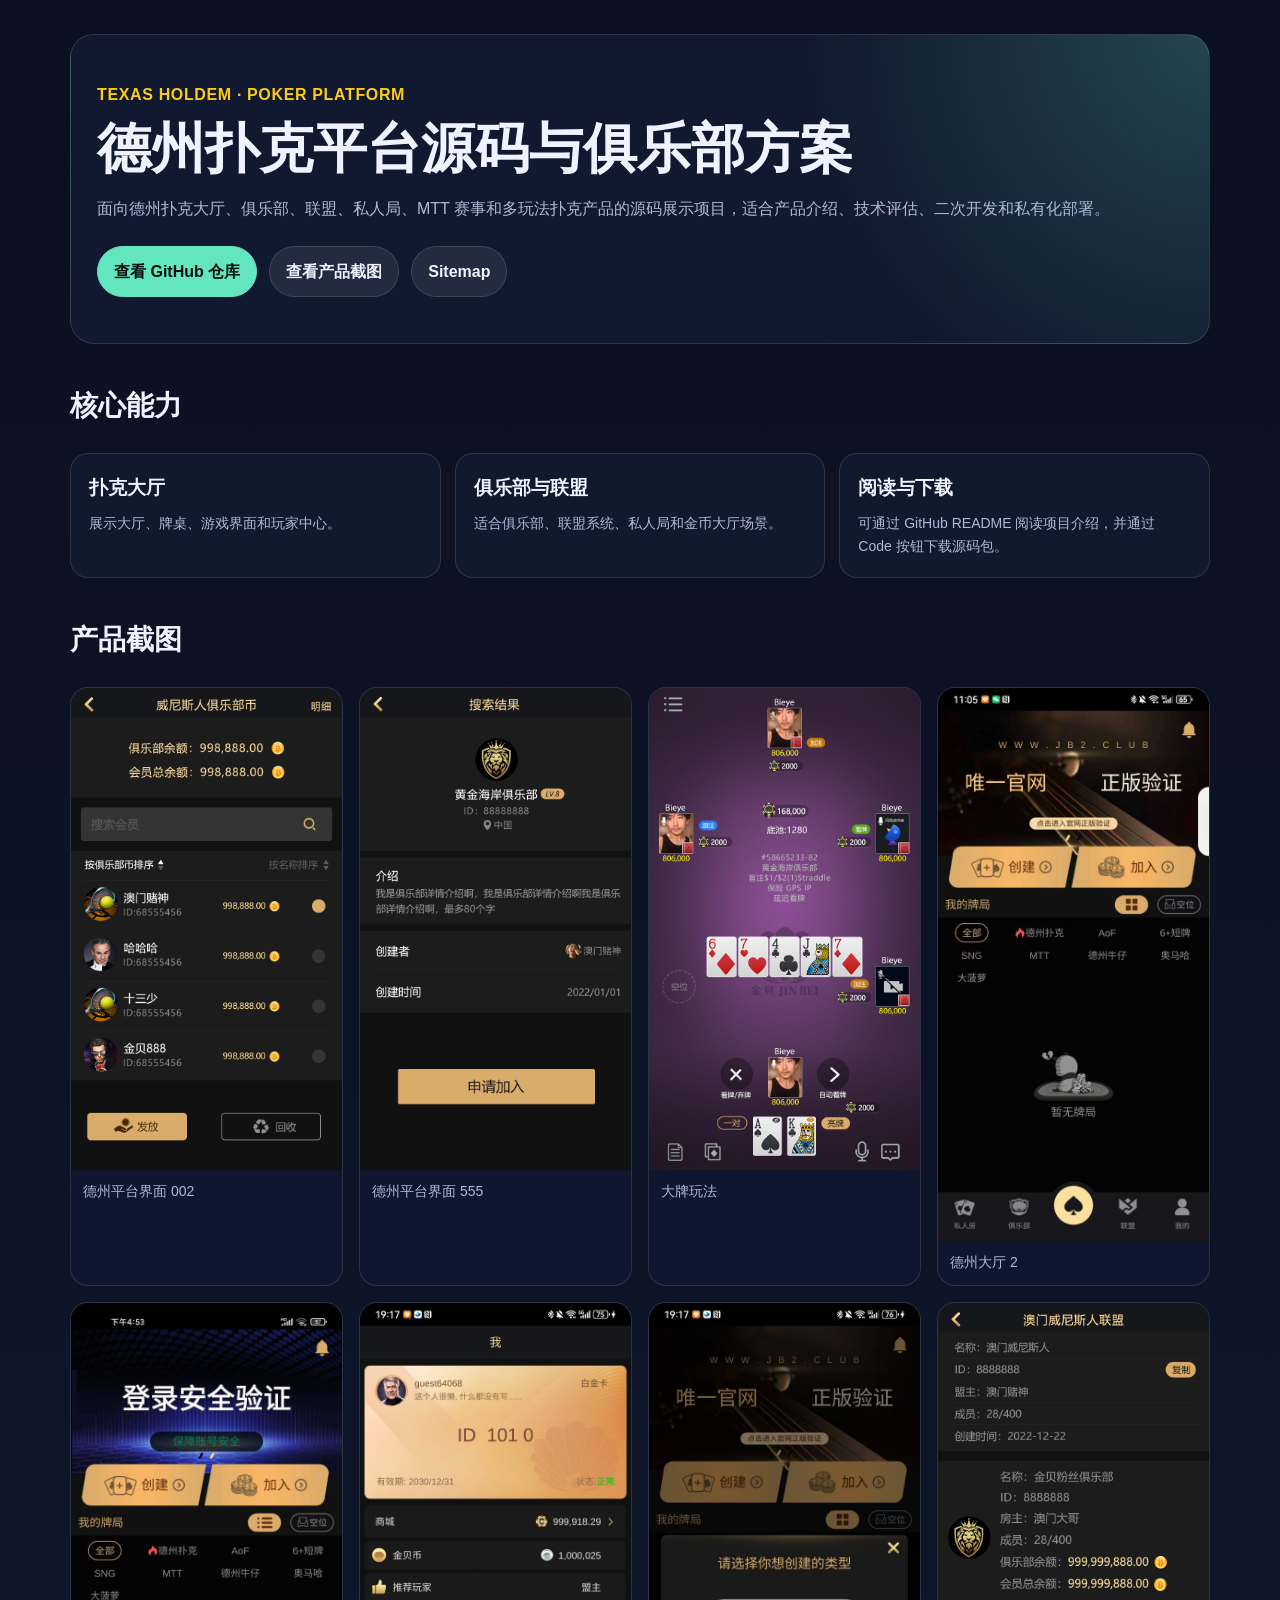
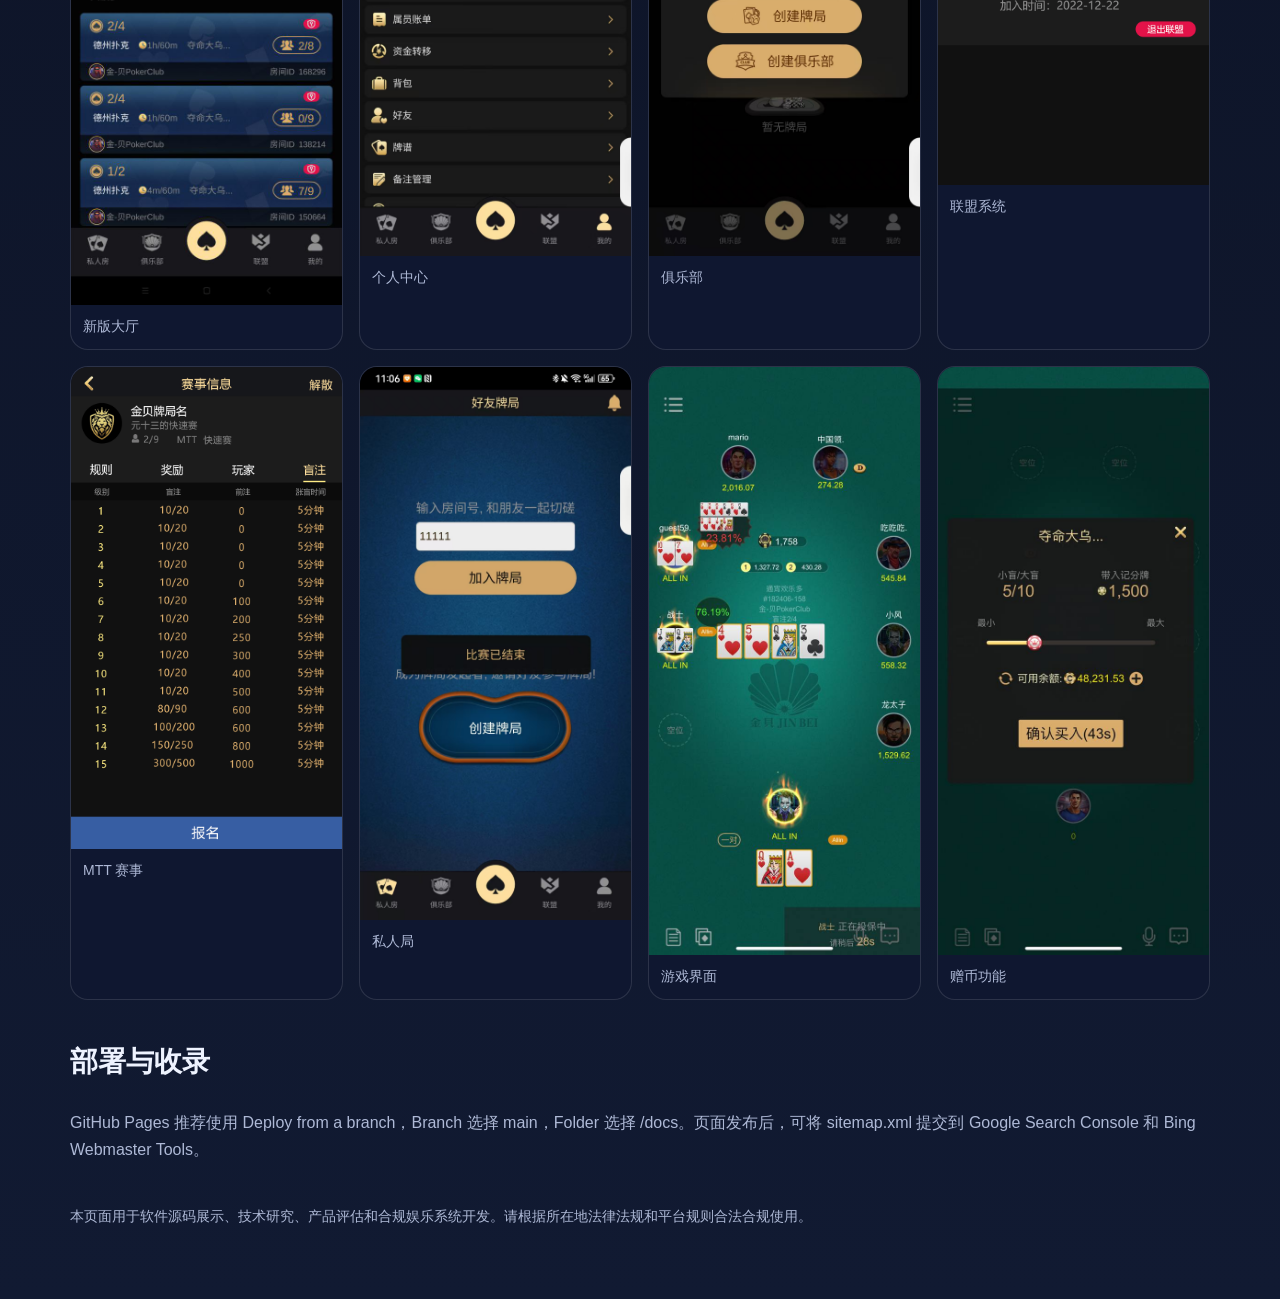
==== docs/index.html @ ebf9008f "Add files via upload" ====
<!doctype html>
<html lang="zh-CN"><head><meta charset="utf-8"><meta name="viewport" content="width=device-width, initial-scale=1"><meta name="google-site-verification" content="rrp5Uvgzi-1-rMxUBfhV3wjlNrFqzwnqiA4e3qsOLEM"><title>Texas Holdem Poker Platform Source Code</title><meta name="description" content="德州扑克平台源码，展示大厅、俱乐部、联盟、私人局、MTT 赛事和多玩法扑克产品。"><link rel="canonical" href="https://alibabama401.github.io/Texas-Holdem-Poker-Platform-Source-Code/"><meta property="og:type" content="website"><meta property="og:title" content="Texas Holdem Poker Platform Source Code"><meta property="og:description" content="德州扑克平台源码，适合俱乐部、金币大厅、联盟系统、MTT 赛事和私有化部署。"><meta property="og:url" content="https://alibabama401.github.io/Texas-Holdem-Poker-Platform-Source-Code/"><meta property="og:image" content="https://alibabama401.github.io/Texas-Holdem-Poker-Platform-Source-Code/Assets/Screenshots/dating_new.JPG"><style>:root{--bg:#0b1020;--card:#131b33;--text:#eef3ff;--muted:#aeb9d6;--brand:#63e6be;--brand2:#facc15;--line:rgba(255,255,255,.12)}*{box-sizing:border-box}body{margin:0;font-family:-apple-system,BlinkMacSystemFont,"Segoe UI","Microsoft YaHei",Arial,sans-serif;background:linear-gradient(180deg,#0b1020,#111a32);color:var(--text);line-height:1.7}.wrap{max-width:1180px;margin:0 auto;padding:34px 20px 56px}a{color:var(--brand);text-decoration:none}.hero{padding:46px 26px;border:1px solid var(--line);border-radius:24px;background:radial-gradient(circle at top right,rgba(99,230,190,.22),transparent 34%),rgba(19,27,51,.88)}.tag{color:var(--brand2);font-weight:800;letter-spacing:.04em}h1{margin:10px 0 14px;font-size:clamp(30px,5vw,54px);line-height:1.12}h2{margin-top:38px;font-size:28px}p{color:var(--muted)}.actions{display:flex;flex-wrap:wrap;gap:12px;margin-top:24px}.btn{display:inline-block;padding:11px 16px;border-radius:999px;border:1px solid var(--line);background:rgba(255,255,255,.08);color:var(--text);font-weight:700}.btn.primary{background:var(--brand);color:#06110e;border-color:var(--brand)}.grid{display:grid;grid-template-columns:repeat(auto-fit,minmax(220px,1fr));gap:14px;margin-top:18px}.card{padding:18px;border:1px solid var(--line);border-radius:18px;background:rgba(19,27,51,.78)}.card h3{margin:0 0 8px}.card p{margin:0;font-size:14px}.screenshots{display:grid;grid-template-columns:repeat(auto-fit,minmax(250px,1fr));gap:16px;margin-top:18px}figure{margin:0;overflow:hidden;border:1px solid var(--line);border-radius:18px;background:#0f1730}figure img{display:block;width:100%;height:auto}figcaption{padding:10px 12px;color:var(--muted);font-size:14px}footer{margin-top:42px;color:var(--muted);font-size:14px}</style><script type="application/ld+json">{"@context":"https://schema.org","@type":"SoftwareSourceCode","name":"Texas Holdem Poker Platform Source Code","description":"德州扑克平台源码，展示大厅、俱乐部、联盟、私人局、MTT 赛事和多玩法扑克产品。","codeRepository":"https://github.com/alibabama401/Texas-Holdem-Poker-Platform-Source-Code","url":"https://alibabama401.github.io/Texas-Holdem-Poker-Platform-Source-Code/","applicationCategory":"GameApplication","operatingSystem":"Cross-platform","image":["https://alibabama401.github.io/Texas-Holdem-Poker-Platform-Source-Code/Assets/Screenshots/dating_new.JPG","https://alibabama401.github.io/Texas-Holdem-Poker-Platform-Source-Code/Assets/Screenshots/mtt02.jpg","https://alibabama401.github.io/Texas-Holdem-Poker-Platform-Source-Code/Assets/Screenshots/julebu.jpg"],"isAccessibleForFree":true,"inLanguage":"zh-CN"}</script></head><body><main class="wrap"><section class="hero"><div class="tag">TEXAS HOLDEM · POKER PLATFORM</div><h1>德州扑克平台源码与俱乐部方案</h1><p>面向德州扑克大厅、俱乐部、联盟、私人局、MTT 赛事和多玩法扑克产品的源码展示项目，适合产品介绍、技术评估、二次开发和私有化部署。</p><div class="actions"><a class="btn primary" href="https://github.com/alibabama401/Texas-Holdem-Poker-Platform-Source-Code">查看 GitHub 仓库</a><a class="btn" href="#screenshots">查看产品截图</a><a class="btn" href="sitemap.xml">Sitemap</a></div></section><section><h2>核心能力</h2><div class="grid"><div class="card"><h3>扑克大厅</h3><p>展示大厅、牌桌、游戏界面和玩家中心。</p></div><div class="card"><h3>俱乐部与联盟</h3><p>适合俱乐部、联盟系统、私人局和金币大厅场景。</p></div><div class="card"><h3>阅读与下载</h3><p>可通过 GitHub README 阅读项目介绍，并通过 Code 按钮下载源码包。</p></div></div></section><section id="screenshots"><h2>产品截图</h2><div class="screenshots">
        <figure><img src="Assets/Screenshots/002.jpg" alt="德州扑克平台源码 德州平台界面 002 产品截图" loading="lazy"><figcaption>德州平台界面 002</figcaption></figure>
        <figure><img src="Assets/Screenshots/555.jpg" alt="德州扑克平台源码 德州平台界面 555 产品截图" loading="lazy"><figcaption>德州平台界面 555</figcaption></figure>
        <figure><img src="Assets/Screenshots/dapai.jpg" alt="德州扑克平台源码 大牌玩法 产品截图" loading="lazy"><figcaption>大牌玩法</figcaption></figure>
        <figure><img src="Assets/Screenshots/dating2.jpg" alt="德州扑克平台源码 德州大厅 2 产品截图" loading="lazy"><figcaption>德州大厅 2</figcaption></figure>
        <figure><img src="Assets/Screenshots/dating_new.JPG" alt="德州扑克平台源码 新版大厅 产品截图" loading="lazy"><figcaption>新版大厅</figcaption></figure>
        <figure><img src="Assets/Screenshots/geren.jpg" alt="德州扑克平台源码 个人中心 产品截图" loading="lazy"><figcaption>个人中心</figcaption></figure>
        <figure><img src="Assets/Screenshots/julebu.jpg" alt="德州扑克平台源码 俱乐部 产品截图" loading="lazy"><figcaption>俱乐部</figcaption></figure>
        <figure><img src="Assets/Screenshots/lianmeg.jpg" alt="德州扑克平台源码 联盟系统 产品截图" loading="lazy"><figcaption>联盟系统</figcaption></figure>
        <figure><img src="Assets/Screenshots/mtt02.jpg" alt="德州扑克平台源码 MTT 赛事 产品截图" loading="lazy"><figcaption>MTT 赛事</figcaption></figure>
        <figure><img src="Assets/Screenshots/sirenju.jpg" alt="德州扑克平台源码 私人局 产品截图" loading="lazy"><figcaption>私人局</figcaption></figure>
        <figure><img src="Assets/Screenshots/youxi.JPG" alt="德州扑克平台源码 游戏界面 产品截图" loading="lazy"><figcaption>游戏界面</figcaption></figure>
        <figure><img src="Assets/Screenshots/zengbi.JPG" alt="德州扑克平台源码 赠币功能 产品截图" loading="lazy"><figcaption>赠币功能</figcaption></figure>
      </div></section><section><h2>部署与收录</h2><p>GitHub Pages 推荐使用 Deploy from a branch，Branch 选择 main，Folder 选择 /docs。页面发布后，可将 sitemap.xml 提交到 Google Search Console 和 Bing Webmaster Tools。</p></section><footer><p>本页面用于软件源码展示、技术研究、产品评估和合规娱乐系统开发。请根据所在地法律法规和平台规则合法合规使用。</p></footer></main></body></html>
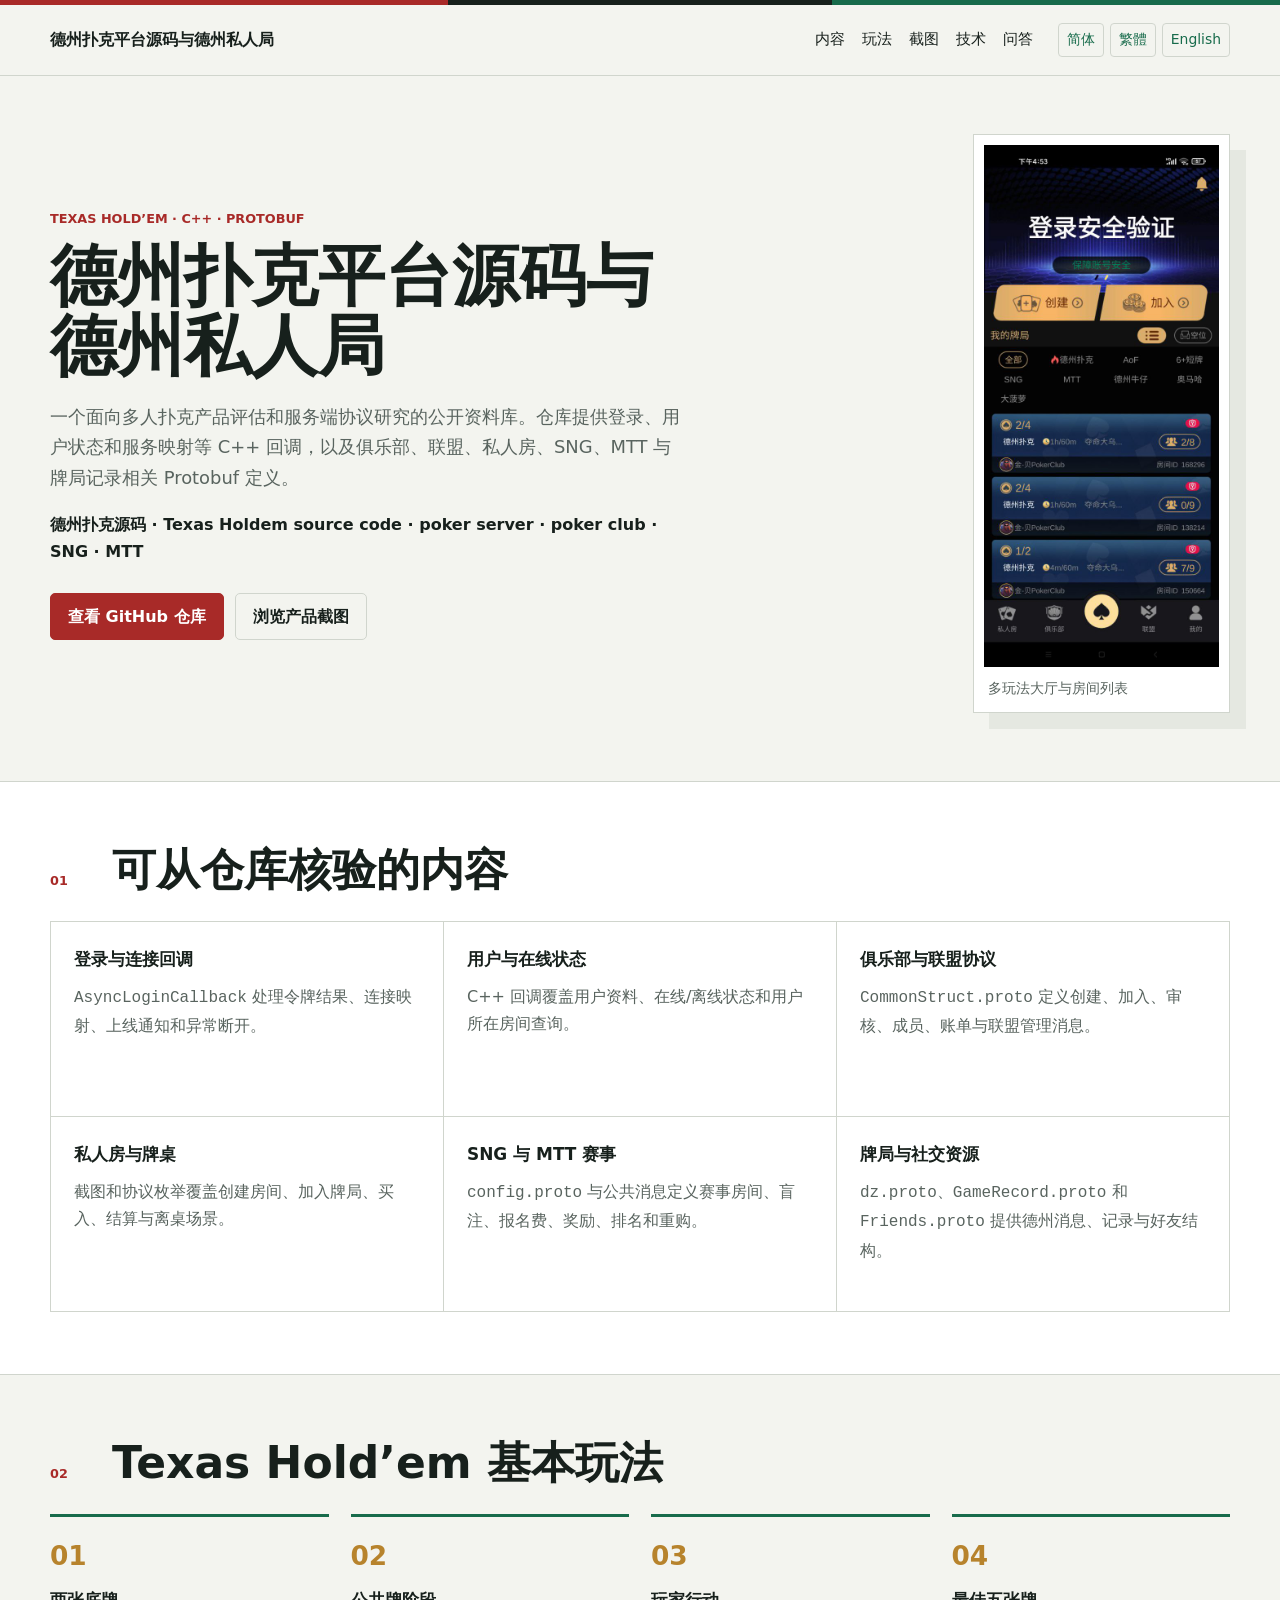
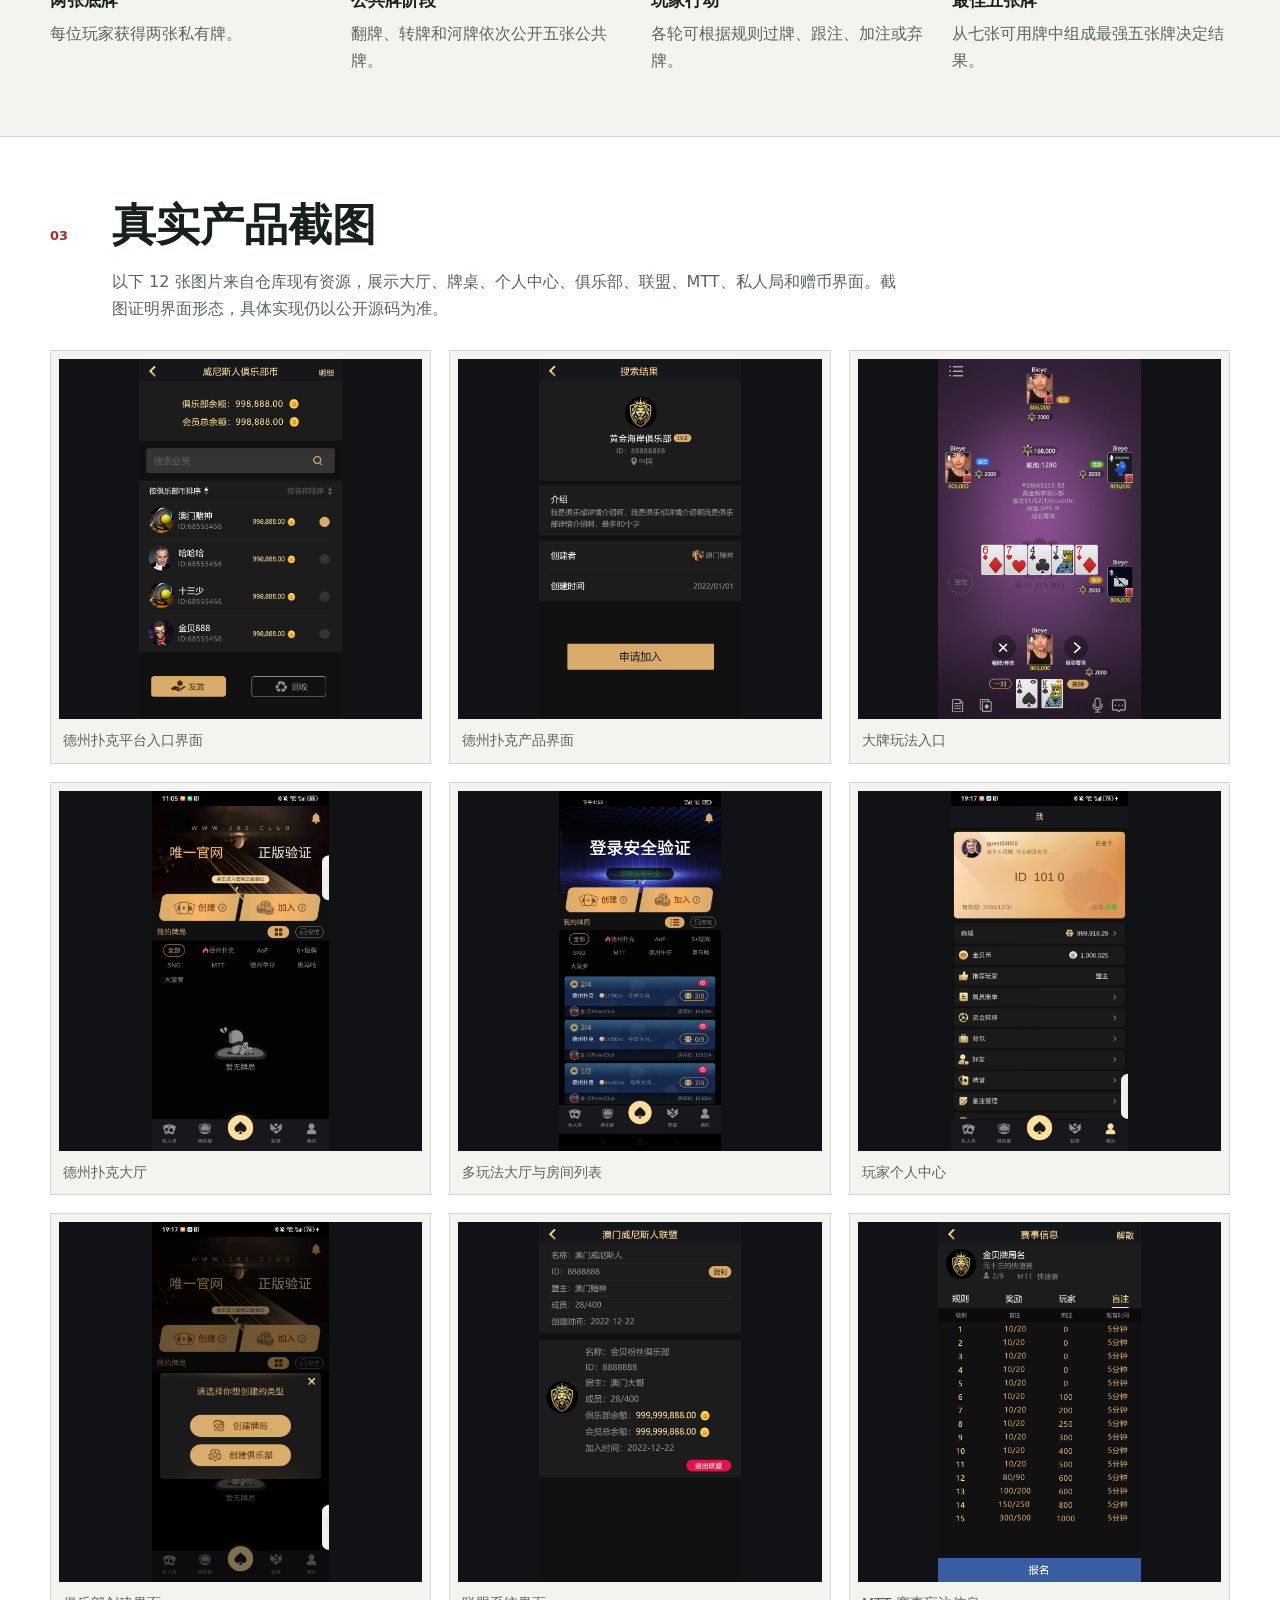
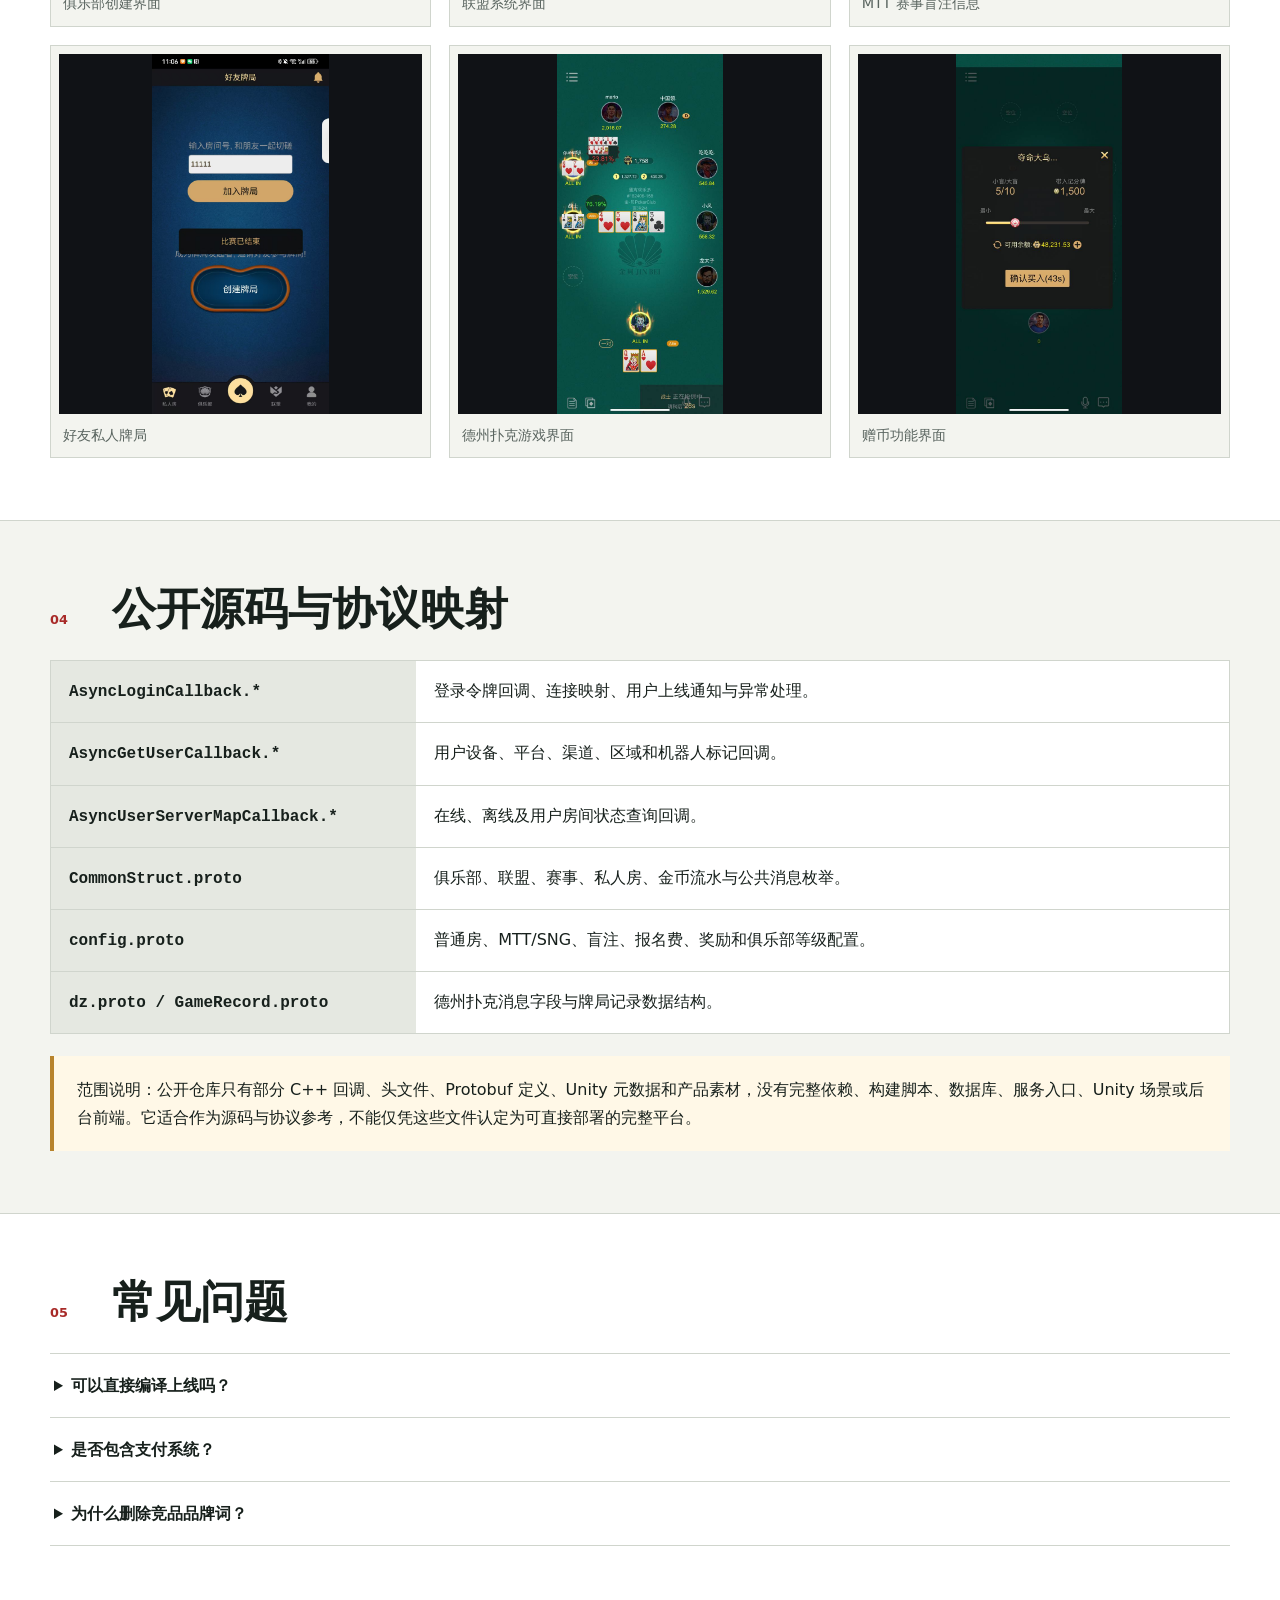
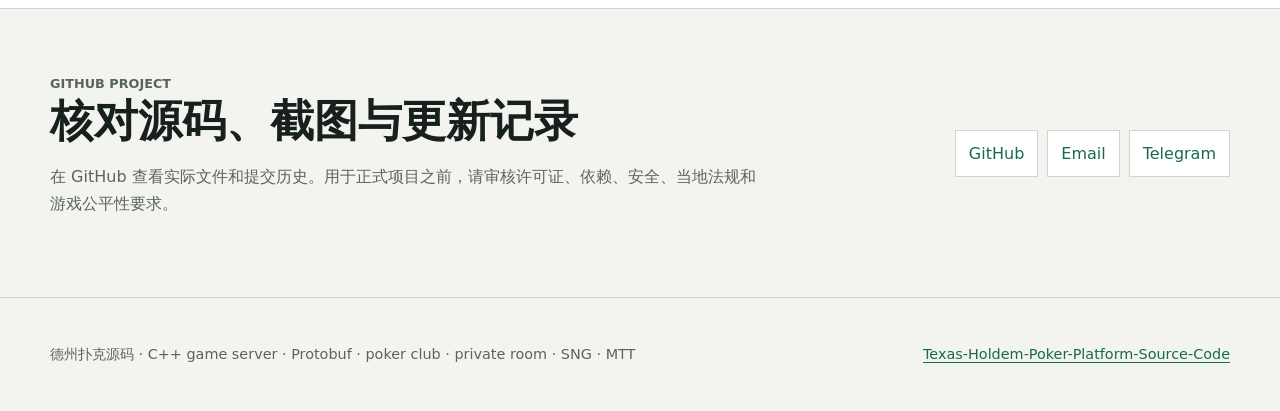
==== commit c8f053a2: "Add files via upload" ====
--- a/docs/index.html
+++ b/docs/index.html
@@ -1,15 +1,40 @@
-<!doctype html>
-<html lang="zh-CN"><head><meta charset="utf-8"><meta name="viewport" content="width=device-width, initial-scale=1"><meta name="google-site-verification" content="rrp5Uvgzi-1-rMxUBfhV3wjlNrFqzwnqiA4e3qsOLEM"><title>Texas Holdem Poker Platform Source Code</title><meta name="description" content="德州扑克平台源码，展示大厅、俱乐部、联盟、私人局、MTT 赛事和多玩法扑克产品。"><link rel="canonical" href="https://alibabama401.github.io/Texas-Holdem-Poker-Platform-Source-Code/"><meta property="og:type" content="website"><meta property="og:title" content="Texas Holdem Poker Platform Source Code"><meta property="og:description" content="德州扑克平台源码，适合俱乐部、金币大厅、联盟系统、MTT 赛事和私有化部署。"><meta property="og:url" content="https://alibabama401.github.io/Texas-Holdem-Poker-Platform-Source-Code/"><meta property="og:image" content="https://alibabama401.github.io/Texas-Holdem-Poker-Platform-Source-Code/Assets/Screenshots/dating_new.JPG"><style>:root{--bg:#0b1020;--card:#131b33;--text:#eef3ff;--muted:#aeb9d6;--brand:#63e6be;--brand2:#facc15;--line:rgba(255,255,255,.12)}*{box-sizing:border-box}body{margin:0;font-family:-apple-system,BlinkMacSystemFont,"Segoe UI","Microsoft YaHei",Arial,sans-serif;background:linear-gradient(180deg,#0b1020,#111a32);color:var(--text);line-height:1.7}.wrap{max-width:1180px;margin:0 auto;padding:34px 20px 56px}a{color:var(--brand);text-decoration:none}.hero{padding:46px 26px;border:1px solid var(--line);border-radius:24px;background:radial-gradient(circle at top right,rgba(99,230,190,.22),transparent 34%),rgba(19,27,51,.88)}.tag{color:var(--brand2);font-weight:800;letter-spacing:.04em}h1{margin:10px 0 14px;font-size:clamp(30px,5vw,54px);line-height:1.12}h2{margin-top:38px;font-size:28px}p{color:var(--muted)}.actions{display:flex;flex-wrap:wrap;gap:12px;margin-top:24px}.btn{display:inline-block;padding:11px 16px;border-radius:999px;border:1px solid var(--line);background:rgba(255,255,255,.08);color:var(--text);font-weight:700}.btn.primary{background:var(--brand);color:#06110e;border-color:var(--brand)}.grid{display:grid;grid-template-columns:repeat(auto-fit,minmax(220px,1fr));gap:14px;margin-top:18px}.card{padding:18px;border:1px solid var(--line);border-radius:18px;background:rgba(19,27,51,.78)}.card h3{margin:0 0 8px}.card p{margin:0;font-size:14px}.screenshots{display:grid;grid-template-columns:repeat(auto-fit,minmax(250px,1fr));gap:16px;margin-top:18px}figure{margin:0;overflow:hidden;border:1px solid var(--line);border-radius:18px;background:#0f1730}figure img{display:block;width:100%;height:auto}figcaption{padding:10px 12px;color:var(--muted);font-size:14px}footer{margin-top:42px;color:var(--muted);font-size:14px}</style><script type="application/ld+json">{"@context":"https://schema.org","@type":"SoftwareSourceCode","name":"Texas Holdem Poker Platform Source Code","description":"德州扑克平台源码，展示大厅、俱乐部、联盟、私人局、MTT 赛事和多玩法扑克产品。","codeRepository":"https://github.com/alibabama401/Texas-Holdem-Poker-Platform-Source-Code","url":"https://alibabama401.github.io/Texas-Holdem-Poker-Platform-Source-Code/","applicationCategory":"GameApplication","operatingSystem":"Cross-platform","image":["https://alibabama401.github.io/Texas-Holdem-Poker-Platform-Source-Code/Assets/Screenshots/dating_new.JPG","https://alibabama401.github.io/Texas-Holdem-Poker-Platform-Source-Code/Assets/Screenshots/mtt02.jpg","https://alibabama401.github.io/Texas-Holdem-Poker-Platform-Source-Code/Assets/Screenshots/julebu.jpg"],"isAccessibleForFree":true,"inLanguage":"zh-CN"}</script></head><body><main class="wrap"><section class="hero"><div class="tag">TEXAS HOLDEM · POKER PLATFORM</div><h1>德州扑克平台源码与俱乐部方案</h1><p>面向德州扑克大厅、俱乐部、联盟、私人局、MTT 赛事和多玩法扑克产品的源码展示项目，适合产品介绍、技术评估、二次开发和私有化部署。</p><div class="actions"><a class="btn primary" href="https://github.com/alibabama401/Texas-Holdem-Poker-Platform-Source-Code">查看 GitHub 仓库</a><a class="btn" href="#screenshots">查看产品截图</a><a class="btn" href="sitemap.xml">Sitemap</a></div></section><section><h2>核心能力</h2><div class="grid"><div class="card"><h3>扑克大厅</h3><p>展示大厅、牌桌、游戏界面和玩家中心。</p></div><div class="card"><h3>俱乐部与联盟</h3><p>适合俱乐部、联盟系统、私人局和金币大厅场景。</p></div><div class="card"><h3>阅读与下载</h3><p>可通过 GitHub README 阅读项目介绍，并通过 Code 按钮下载源码包。</p></div></div></section><section id="screenshots"><h2>产品截图</h2><div class="screenshots">
-        <figure><img src="Assets/Screenshots/002.jpg" alt="德州扑克平台源码 德州平台界面 002 产品截图" loading="lazy"><figcaption>德州平台界面 002</figcaption></figure>
-        <figure><img src="Assets/Screenshots/555.jpg" alt="德州扑克平台源码 德州平台界面 555 产品截图" loading="lazy"><figcaption>德州平台界面 555</figcaption></figure>
-        <figure><img src="Assets/Screenshots/dapai.jpg" alt="德州扑克平台源码 大牌玩法 产品截图" loading="lazy"><figcaption>大牌玩法</figcaption></figure>
-        <figure><img src="Assets/Screenshots/dating2.jpg" alt="德州扑克平台源码 德州大厅 2 产品截图" loading="lazy"><figcaption>德州大厅 2</figcaption></figure>
-        <figure><img src="Assets/Screenshots/dating_new.JPG" alt="德州扑克平台源码 新版大厅 产品截图" loading="lazy"><figcaption>新版大厅</figcaption></figure>
-        <figure><img src="Assets/Screenshots/geren.jpg" alt="德州扑克平台源码 个人中心 产品截图" loading="lazy"><figcaption>个人中心</figcaption></figure>
-        <figure><img src="Assets/Screenshots/julebu.jpg" alt="德州扑克平台源码 俱乐部 产品截图" loading="lazy"><figcaption>俱乐部</figcaption></figure>
-        <figure><img src="Assets/Screenshots/lianmeg.jpg" alt="德州扑克平台源码 联盟系统 产品截图" loading="lazy"><figcaption>联盟系统</figcaption></figure>
-        <figure><img src="Assets/Screenshots/mtt02.jpg" alt="德州扑克平台源码 MTT 赛事 产品截图" loading="lazy"><figcaption>MTT 赛事</figcaption></figure>
-        <figure><img src="Assets/Screenshots/sirenju.jpg" alt="德州扑克平台源码 私人局 产品截图" loading="lazy"><figcaption>私人局</figcaption></figure>
-        <figure><img src="Assets/Screenshots/youxi.JPG" alt="德州扑克平台源码 游戏界面 产品截图" loading="lazy"><figcaption>游戏界面</figcaption></figure>
-        <figure><img src="Assets/Screenshots/zengbi.JPG" alt="德州扑克平台源码 赠币功能 产品截图" loading="lazy"><figcaption>赠币功能</figcaption></figure>
-      </div></section><section><h2>部署与收录</h2><p>GitHub Pages 推荐使用 Deploy from a branch，Branch 选择 main，Folder 选择 /docs。页面发布后，可将 sitemap.xml 提交到 Google Search Console 和 Bing Webmaster Tools。</p></section><footer><p>本页面用于软件源码展示、技术研究、产品评估和合规娱乐系统开发。请根据所在地法律法规和平台规则合法合规使用。</p></footer></main></body></html>
+<!doctype html>
+<html lang="zh-CN">
+<head>
+  <meta charset="utf-8">
+  <meta name="google-site-verification" content="rrp5Uvgzi-1-rMxUBfhV3wjlNrFqzwnqiA4e3qsOLEM">
+  <meta name="viewport" content="width=device-width, initial-scale=1">
+  <title>德州扑克平台源码｜德州私人局、俱乐部</title>
+  <meta name="description" content="德州扑克平台源码，系统整理 C++ 登录与用户状态回调、俱乐部联盟及私人房协议、SNG 与 MTT 赛事配置、牌局记录结构和十二张真实产品截图。">
+  <meta name="robots" content="index,follow,max-image-preview:large,max-snippet:-1,max-video-preview:-1">
+  <link rel="canonical" href="https://alibabama401.github.io/Texas-Holdem-Poker-Platform-Source-Code/">
+  <link rel="alternate" hreflang="zh-CN" href="https://alibabama401.github.io/Texas-Holdem-Poker-Platform-Source-Code/zh-cn/">
+  <link rel="alternate" hreflang="zh-Hant" href="https://alibabama401.github.io/Texas-Holdem-Poker-Platform-Source-Code/zh-tw/">
+  <link rel="alternate" hreflang="en" href="https://alibabama401.github.io/Texas-Holdem-Poker-Platform-Source-Code/en/">
+  <link rel="alternate" hreflang="x-default" href="https://alibabama401.github.io/Texas-Holdem-Poker-Platform-Source-Code/">
+  <meta property="og:type" content="article">
+  <meta property="og:locale" content="zh_CN">
+  <meta property="og:title" content="德州扑克平台源码｜德州私人局、俱乐部">
+  <meta property="og:description" content="德州扑克平台源码参考页面，系统整理 C++ 登录与用户状态回调、俱乐部联盟及私人房协议、SNG 与 MTT 赛事配置、牌局记录结构和十二张真实产品截图。">
+  <meta property="og:image" content="https://alibabama401.github.io/Texas-Holdem-Poker-Platform-Source-Code/assets/screenshots/dating_new.JPG">
+  <meta property="og:image:alt" content="多玩法大厅与房间列表">
+  <meta property="og:url" content="https://alibabama401.github.io/Texas-Holdem-Poker-Platform-Source-Code/">
+  <meta name="twitter:card" content="summary_large_image">
+  <link rel="stylesheet" href="assets/site.css">
+  <script type="application/ld+json">{"@context":"https://schema.org","@type":"TechArticle","headline":"德州扑克平台源码与德州私人局","description":"德州扑克平台源码参考页面，系统整理 C++ 登录与用户状态回调、俱乐部联盟及私人房协议、SNG 与 MTT 赛事配置、牌局记录结构和十二张真实产品截图。","inLanguage":"zh-CN","url":"https://alibabama401.github.io/Texas-Holdem-Poker-Platform-Source-Code/","image":["https://alibabama401.github.io/Texas-Holdem-Poker-Platform-Source-Code/assets/screenshots/002.jpg","https://alibabama401.github.io/Texas-Holdem-Poker-Platform-Source-Code/assets/screenshots/555.jpg","https://alibabama401.github.io/Texas-Holdem-Poker-Platform-Source-Code/assets/screenshots/dapai.jpg","https://alibabama401.github.io/Texas-Holdem-Poker-Platform-Source-Code/assets/screenshots/dating2.jpg","https://alibabama401.github.io/Texas-Holdem-Poker-Platform-Source-Code/assets/screenshots/dating_new.JPG","https://alibabama401.github.io/Texas-Holdem-Poker-Platform-Source-Code/assets/screenshots/geren.jpg","https://alibabama401.github.io/Texas-Holdem-Poker-Platform-Source-Code/assets/screenshots/julebu.jpg","https://alibabama401.github.io/Texas-Holdem-Poker-Platform-Source-Code/assets/screenshots/lianmeg.jpg","https://alibabama401.github.io/Texas-Holdem-Poker-Platform-Source-Code/assets/screenshots/mtt02.jpg","https://alibabama401.github.io/Texas-Holdem-Poker-Platform-Source-Code/assets/screenshots/sirenju.jpg","https://alibabama401.github.io/Texas-Holdem-Poker-Platform-Source-Code/assets/screenshots/youxi.JPG","https://alibabama401.github.io/Texas-Holdem-Poker-Platform-Source-Code/assets/screenshots/zengbi.JPG"],"codeRepository":"https://github.com/alibabama401/Texas-Holdem-Poker-Platform-Source-Code","author":{"@type":"Organization","name":"alibabama401","url":"https://github.com/alibabama401"},"about":["Texas Holdem source code","C++ game server","Protobuf","poker club","SNG","MTT"]}</script>
+</head>
+<body>
+  <div class="topline"></div>
+  <header class="site-header"><div class="wrap nav"><a class="brand" href="./">德州扑克平台源码与德州私人局</a><nav class="navlinks" aria-label="Primary"><a href="#features">内容</a><a href="#gameplay">玩法</a><a href="#screenshots">截图</a><a href="#technology">技术</a><a href="#faq">问答</a></nav><div class="languages" aria-label="Languages"><a href="zh-cn/">简体</a><a href="zh-tw/">繁體</a><a href="en/">English</a></div></div></header>
+  <main>
+    <section class="hero wrap"><div><p class="eyebrow">TEXAS HOLD’EM · C++ · PROTOBUF</p><h1>德州扑克平台源码与德州私人局</h1><p class="intro">一个面向多人扑克产品评估和服务端协议研究的公开资料库。仓库提供登录、用户状态和服务映射等 C++ 回调，以及俱乐部、联盟、私人房、SNG、MTT 与牌局记录相关 Protobuf 定义。</p><p class="keywords">德州扑克源码 · Texas Holdem source code · poker server · poker club · SNG · MTT</p><div class="actions"><a class="button" href="https://github.com/alibabama401/Texas-Holdem-Poker-Platform-Source-Code">查看 GitHub 仓库</a><a class="button secondary" href="#screenshots">浏览产品截图</a></div></div><figure class="hero-media"><img src="assets/screenshots/dating_new.JPG" alt="多玩法大厅与房间列表" fetchpriority="high"><figcaption>多玩法大厅与房间列表</figcaption></figure></section>
+    <section class="band" id="features"><div class="wrap section"><div class="section-head"><p>01</p><h2>可从仓库核验的内容</h2></div><div class="feature-grid"><article class="feature"><h3>登录与连接回调</h3><p><code>AsyncLoginCallback</code> 处理令牌结果、连接映射、上线通知和异常断开。</p></article><article class="feature"><h3>用户与在线状态</h3><p>C++ 回调覆盖用户资料、在线/离线状态和用户所在房间查询。</p></article><article class="feature"><h3>俱乐部与联盟协议</h3><p><code>CommonStruct.proto</code> 定义创建、加入、审核、成员、账单与联盟管理消息。</p></article><article class="feature"><h3>私人房与牌桌</h3><p>截图和协议枚举覆盖创建房间、加入牌局、买入、结算与离桌场景。</p></article><article class="feature"><h3>SNG 与 MTT 赛事</h3><p><code>config.proto</code> 与公共消息定义赛事房间、盲注、报名费、奖励、排名和重购。</p></article><article class="feature"><h3>牌局与社交资源</h3><p><code>dz.proto</code>、<code>GameRecord.proto</code> 和 <code>Friends.proto</code> 提供德州消息、记录与好友结构。</p></article></div></div></section>
+    <section class="wrap section" id="gameplay"><div class="section-head"><p>02</p><h2>Texas Hold’em 基本玩法</h2></div><ol class="workflow"><li><span>01</span><div><h3>两张底牌</h3><p>每位玩家获得两张私有牌。</p></div></li><li><span>02</span><div><h3>公共牌阶段</h3><p>翻牌、转牌和河牌依次公开五张公共牌。</p></div></li><li><span>03</span><div><h3>玩家行动</h3><p>各轮可根据规则过牌、跟注、加注或弃牌。</p></div></li><li><span>04</span><div><h3>最佳五张牌</h3><p>从七张可用牌中组成最强五张牌决定结果。</p></div></li></ol></section>
+    <section class="band" id="screenshots"><div class="wrap section"><div class="section-head"><p>03</p><h2>真实产品截图</h2></div><p class="lede">以下 12 张图片来自仓库现有资源，展示大厅、牌桌、个人中心、俱乐部、联盟、MTT、私人局和赠币界面。截图证明界面形态，具体实现仍以公开源码为准。</p><div class="gallery"><figure><a href="assets/screenshots/002.jpg"><img src="assets/screenshots/002.jpg" alt="德州扑克平台入口界面" loading="lazy" decoding="async"></a><figcaption>德州扑克平台入口界面</figcaption></figure><figure><a href="assets/screenshots/555.jpg"><img src="assets/screenshots/555.jpg" alt="德州扑克产品界面" loading="lazy" decoding="async"></a><figcaption>德州扑克产品界面</figcaption></figure><figure><a href="assets/screenshots/dapai.jpg"><img src="assets/screenshots/dapai.jpg" alt="大牌玩法入口" loading="lazy" decoding="async"></a><figcaption>大牌玩法入口</figcaption></figure><figure><a href="assets/screenshots/dating2.jpg"><img src="assets/screenshots/dating2.jpg" alt="德州扑克大厅" loading="lazy" decoding="async"></a><figcaption>德州扑克大厅</figcaption></figure><figure><a href="assets/screenshots/dating_new.JPG"><img src="assets/screenshots/dating_new.JPG" alt="多玩法大厅与房间列表" loading="lazy" decoding="async"></a><figcaption>多玩法大厅与房间列表</figcaption></figure><figure><a href="assets/screenshots/geren.jpg"><img src="assets/screenshots/geren.jpg" alt="玩家个人中心" loading="lazy" decoding="async"></a><figcaption>玩家个人中心</figcaption></figure><figure><a href="assets/screenshots/julebu.jpg"><img src="assets/screenshots/julebu.jpg" alt="俱乐部创建界面" loading="lazy" decoding="async"></a><figcaption>俱乐部创建界面</figcaption></figure><figure><a href="assets/screenshots/lianmeg.jpg"><img src="assets/screenshots/lianmeg.jpg" alt="联盟系统界面" loading="lazy" decoding="async"></a><figcaption>联盟系统界面</figcaption></figure><figure><a href="assets/screenshots/mtt02.jpg"><img src="assets/screenshots/mtt02.jpg" alt="MTT 赛事盲注信息" loading="lazy" decoding="async"></a><figcaption>MTT 赛事盲注信息</figcaption></figure><figure><a href="assets/screenshots/sirenju.jpg"><img src="assets/screenshots/sirenju.jpg" alt="好友私人牌局" loading="lazy" decoding="async"></a><figcaption>好友私人牌局</figcaption></figure><figure><a href="assets/screenshots/youxi.JPG"><img src="assets/screenshots/youxi.JPG" alt="德州扑克游戏界面" loading="lazy" decoding="async"></a><figcaption>德州扑克游戏界面</figcaption></figure><figure><a href="assets/screenshots/zengbi.JPG"><img src="assets/screenshots/zengbi.JPG" alt="赠币功能界面" loading="lazy" decoding="async"></a><figcaption>赠币功能界面</figcaption></figure></div></div></section>
+    <section class="wrap section" id="technology"><div class="section-head"><p>04</p><h2>公开源码与协议映射</h2></div><div class="table-wrap"><table><tbody><tr><th scope="row"><code>AsyncLoginCallback.*</code></th><td>登录令牌回调、连接映射、用户上线通知与异常处理。</td></tr><tr><th scope="row"><code>AsyncGetUserCallback.*</code></th><td>用户设备、平台、渠道、区域和机器人标记回调。</td></tr><tr><th scope="row"><code>AsyncUserServerMapCallback.*</code></th><td>在线、离线及用户房间状态查询回调。</td></tr><tr><th scope="row"><code>CommonStruct.proto</code></th><td>俱乐部、联盟、赛事、私人房、金币流水与公共消息枚举。</td></tr><tr><th scope="row"><code>config.proto</code></th><td>普通房、MTT/SNG、盲注、报名费、奖励和俱乐部等级配置。</td></tr><tr><th scope="row"><code>dz.proto / GameRecord.proto</code></th><td>德州扑克消息字段与牌局记录数据结构。</td></tr></tbody></table></div><p class="scope">范围说明：公开仓库只有部分 C++ 回调、头文件、Protobuf 定义、Unity 元数据和产品素材，没有完整依赖、构建脚本、数据库、服务入口、Unity 场景或后台前端。它适合作为源码与协议参考，不能仅凭这些文件认定为可直接部署的完整平台。</p></section>
+    <section class="band" id="faq"><div class="wrap section"><div class="section-head"><p>05</p><h2>常见问题</h2></div><div class="faq"><details><summary>可以直接编译上线吗？</summary><p>不能。当前文件缺少完整工程、依赖、数据库、配置和客户端场景。</p></details><details><summary>是否包含支付系统？</summary><p>协议中有金币与报名费字段，但没有可核验的支付渠道集成，因此不使用 payment-system 作为 Topic。</p></details><details><summary>为什么删除竞品品牌词？</summary><p>其他扑克品牌不是本仓库名称，品牌词会削弱主题准确性并增加误导风险。</p></details></div></div></section>
+    <section class="wrap contact"><div><p class="eyebrow">GITHUB PROJECT</p><h2>核对源码、截图与更新记录</h2><p>在 GitHub 查看实际文件和提交历史。用于正式项目之前，请审核许可证、依赖、安全、当地法规和游戏公平性要求。</p></div><div class="contact-links"><a href="https://github.com/alibabama401/Texas-Holdem-Poker-Platform-Source-Code">GitHub</a><a href="mailto:ttpoker40@gmail.com">Email</a><a href="https://t.me/alibabama401">Telegram</a></div></section>
+  </main>
+  <footer><div class="wrap"><p>德州扑克源码 · C++ game server · Protobuf · poker club · private room · SNG · MTT</p><p><a href="https://github.com/alibabama401/Texas-Holdem-Poker-Platform-Source-Code">Texas-Holdem-Poker-Platform-Source-Code</a></p></div></footer>
+</body>
+</html>
--- a/docs/assets/site.css
+++ b/docs/assets/site.css
@@ -0,0 +1 @@
+:root{--ink:#17201c;--muted:#59645f;--paper:#f3f4ef;--surface:#fff;--soft:#e5e8e1;--line:#d0d5cd;--red:#a82a28;--green:#176b4b;--gold:#b7832c;--max:1180px}*{box-sizing:border-box}html{max-width:100%;overflow-x:hidden;scroll-behavior:smooth}body{max-width:100%;margin:0;overflow-x:hidden;background:var(--paper);color:var(--ink);font:16px/1.7 system-ui,-apple-system,"Segoe UI","Noto Sans SC","Microsoft YaHei",sans-serif}a{color:var(--green);text-underline-offset:3px}img{display:block;max-width:100%;height:auto}code{overflow-wrap:anywhere}.wrap{width:min(calc(100% - 40px),var(--max));margin-inline:auto}.topline{height:5px;background:linear-gradient(90deg,var(--red) 0 35%,var(--ink) 35% 65%,var(--green) 65%)}.site-header{position:sticky;top:0;z-index:10;border-bottom:1px solid var(--line);background:rgba(243,244,239,.96);backdrop-filter:blur(12px)}.nav{min-height:70px;display:flex;align-items:center;gap:25px}.brand{color:var(--ink);font-weight:850;text-decoration:none;white-space:nowrap}.navlinks{display:flex;gap:17px;margin-left:auto}.navlinks a{color:var(--ink);font-size:.93rem;text-decoration:none}.languages{display:flex;gap:6px}.languages a{padding:4px 8px;border:1px solid var(--line);border-radius:4px;font-size:.87rem;text-decoration:none}.languages [aria-current=page]{border-color:var(--ink);background:var(--ink);color:#fff}.hero{min-height:650px;display:grid;grid-template-columns:minmax(0,1.12fr) minmax(280px,.88fr);align-items:center;gap:52px;padding-block:58px 68px}.hero>*{min-width:0}.eyebrow,.section-head>p{margin:0;color:var(--red);font-size:.8rem;font-weight:850}.hero h1{max-width:14ch;margin:13px 0 21px;font-size:clamp(2.6rem,5.2vw,4.8rem);line-height:1.04}.intro{max-width:65ch;color:var(--muted);font-size:1.12rem}.keywords{font-weight:760}.actions{display:flex;flex-wrap:wrap;gap:11px;margin-top:27px}.button{display:inline-flex;min-height:46px;align-items:center;padding:9px 17px;border:1px solid var(--red);border-radius:5px;background:var(--red);color:#fff;font-weight:760;text-decoration:none}.button.secondary{border-color:var(--line);background:transparent;color:var(--ink)}.hero-media{max-width:420px;justify-self:end;margin:0;border:1px solid var(--line);background:var(--surface);padding:10px;box-shadow:16px 16px 0 var(--soft)}.hero-media img{width:100%;height:min(58vh,560px);object-fit:contain;background:#0f1114}.hero-media figcaption,.gallery figcaption{padding:9px 4px 2px;color:var(--muted);font-size:.9rem}.band{border-block:1px solid var(--line);background:var(--surface)}.section{padding-block:62px}.section-head{display:grid;grid-template-columns:54px 1fr;align-items:baseline;gap:8px;margin-bottom:25px}.section-head h2,.contact h2{margin:0;font-size:clamp(1.8rem,3.5vw,2.75rem);line-height:1.18}.lede{max-width:78ch;margin:-8px 0 28px 62px;color:var(--muted)}.feature-grid{display:grid;grid-template-columns:repeat(3,1fr);border-top:1px solid var(--line);border-left:1px solid var(--line)}.feature{min-width:0;min-height:195px;padding:23px;border-right:1px solid var(--line);border-bottom:1px solid var(--line)}.feature h3{margin:0 0 9px;font-size:1.06rem}.feature p{margin:0;color:var(--muted);overflow-wrap:anywhere}.workflow{display:grid;grid-template-columns:repeat(4,1fr);gap:22px;margin:0;padding:0;list-style:none}.workflow li{border-top:3px solid var(--green);padding-top:17px}.workflow span{color:var(--gold);font-size:1.65rem;font-weight:850}.workflow h3{margin:7px 0 5px;font-size:1.05rem}.workflow p{margin:0;color:var(--muted)}.gallery{display:grid;grid-template-columns:repeat(3,1fr);gap:18px}.gallery figure{margin:0;border:1px solid var(--line);background:var(--paper);padding:8px}.gallery img{width:100%;height:360px;object-fit:contain;background:#101216}.gallery a:hover img{opacity:.86}.table-wrap{overflow-x:auto;border:1px solid var(--line);background:var(--surface)}table{width:100%;border-collapse:collapse}th,td{min-width:0;padding:16px 18px;border-bottom:1px solid var(--line);text-align:left;vertical-align:top;overflow-wrap:anywhere}th{width:31%;background:var(--soft)}tr:last-child th,tr:last-child td{border-bottom:0}.scope{margin:22px 0 0;padding:20px 23px;border-left:4px solid var(--gold);background:#fff8e7}.faq{border-top:1px solid var(--line)}.faq details{border-bottom:1px solid var(--line)}.faq summary{padding:18px 4px;cursor:pointer;font-weight:760}.faq p{max-width:78ch;margin:-4px 4px 18px;color:var(--muted)}.contact{display:grid;grid-template-columns:1fr auto;align-items:center;gap:34px;padding-block:64px}.contact>*{min-width:0}.contact p{max-width:70ch;color:var(--muted)}.contact-links{display:flex;flex-wrap:wrap;gap:9px}.contact-links a{padding:9px 13px;border:1px solid var(--line);background:var(--surface);text-decoration:none}footer{border-top:1px solid var(--line);padding-block:29px 42px;color:var(--muted);font-size:.9rem}footer .wrap{display:flex;justify-content:space-between;gap:24px}@media(max-width:980px){.nav{flex-wrap:wrap;padding-block:13px}.navlinks{order:3;width:100%;justify-content:flex-start;overflow-x:auto}.hero{min-height:auto;grid-template-columns:minmax(0,1fr)}.hero h1{max-width:16ch}.hero-media{width:min(100%,520px);justify-self:start}.feature-grid,.workflow{grid-template-columns:repeat(2,1fr)}.gallery{grid-template-columns:repeat(2,1fr)}}@media(max-width:620px){.wrap{width:min(calc(100% - 24px),var(--max))}.site-header{position:static}.nav{gap:12px}.brand{width:100%;white-space:normal}.navlinks{gap:14px}.languages{flex-wrap:wrap}.hero{gap:34px;padding-block:38px 46px}.hero h1{font-size:2.35rem}.hero-media{width:100%;min-width:0;box-shadow:8px 8px 0 var(--soft)}.section{padding-block:46px}.section-head{grid-template-columns:38px 1fr}.lede{margin-left:46px}.feature-grid,.workflow,.gallery{grid-template-columns:1fr}.feature{min-height:0}.gallery img{height:auto;max-height:540px}th{width:40%}.contact{grid-template-columns:1fr}footer .wrap{flex-direction:column;gap:4px}}
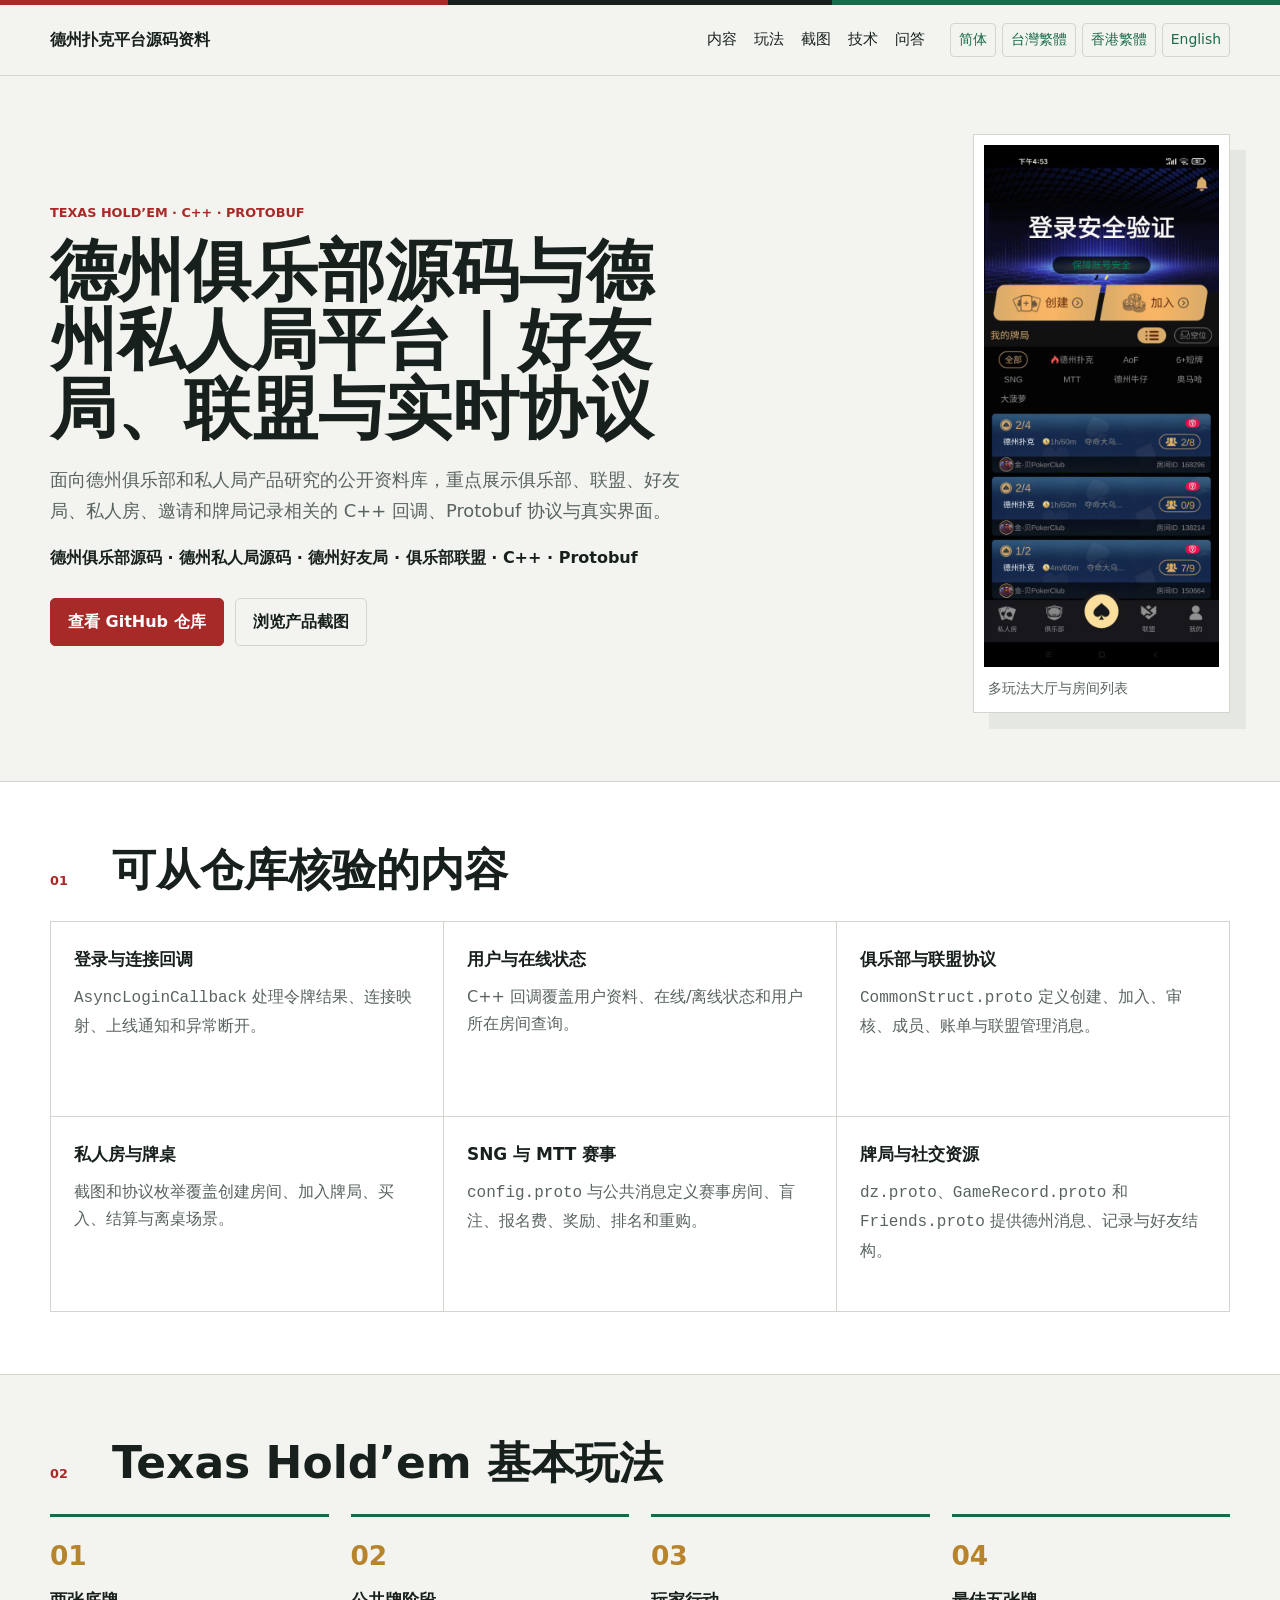
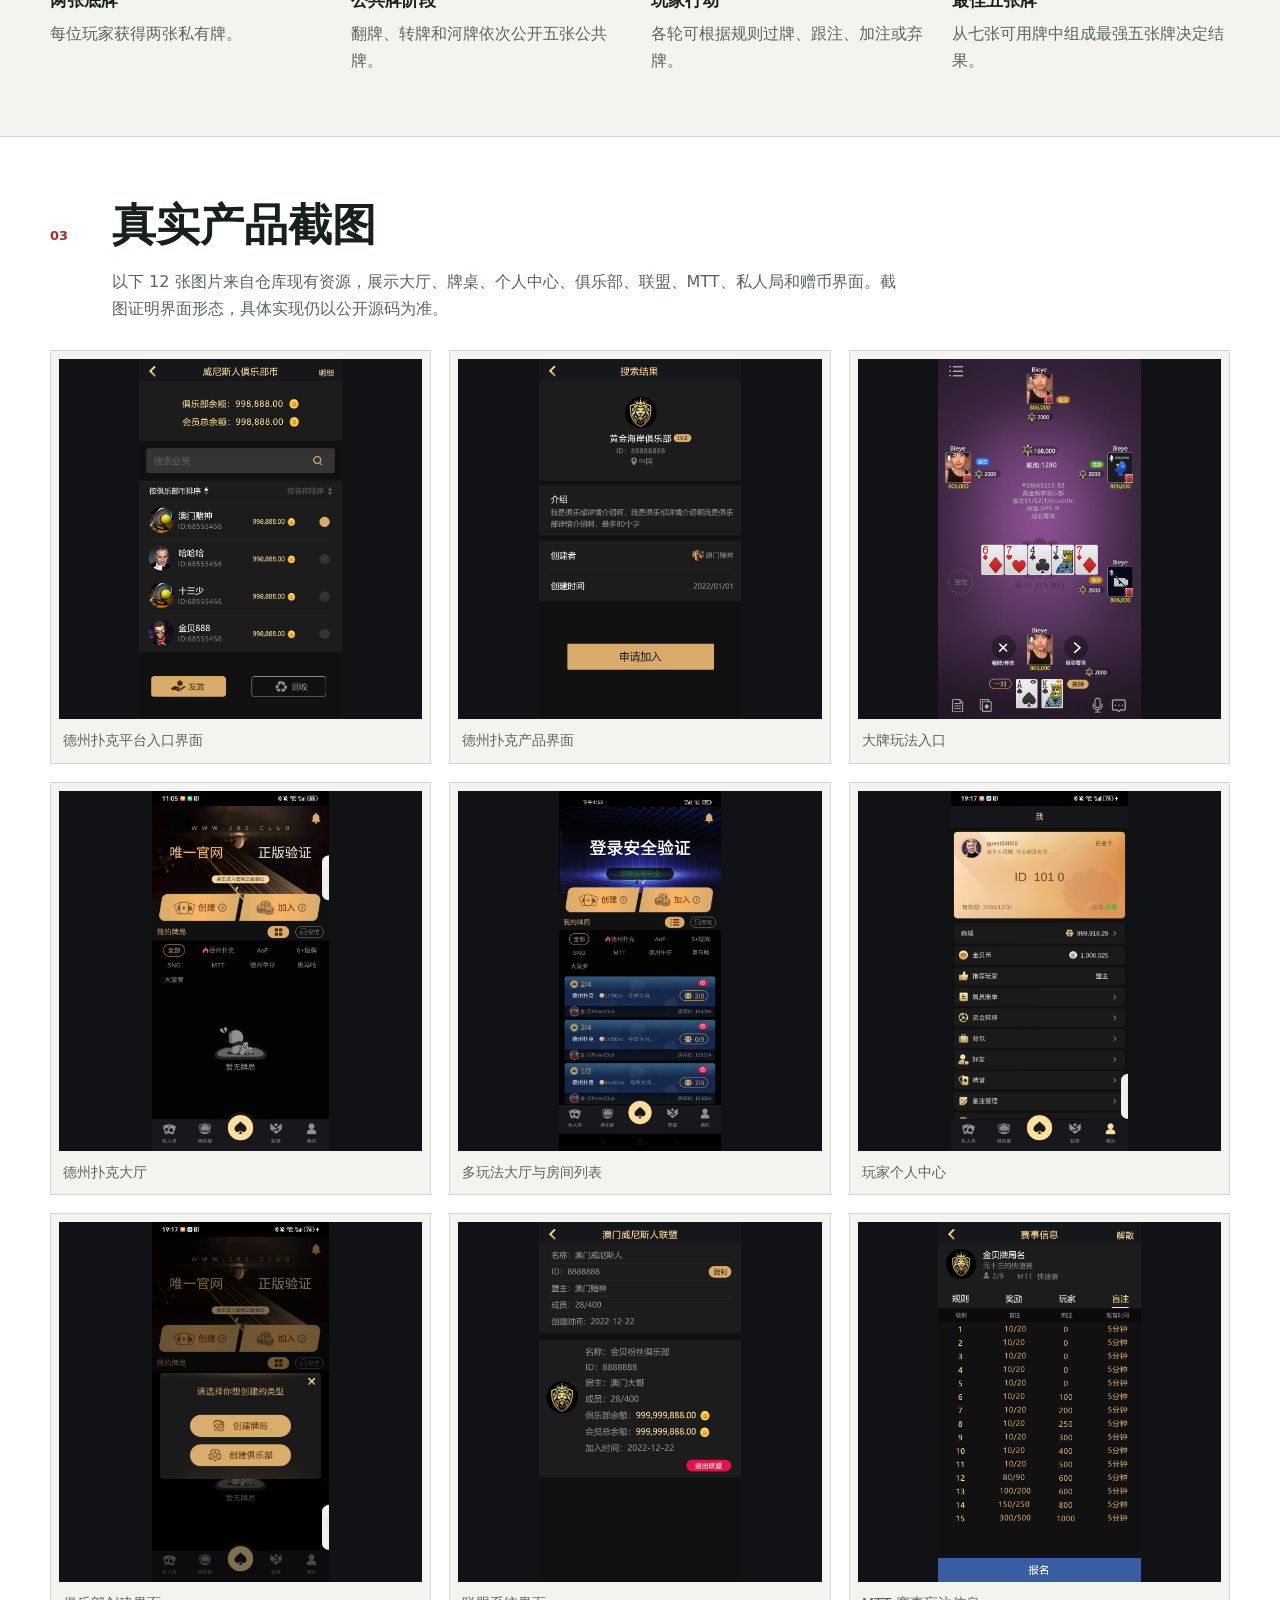
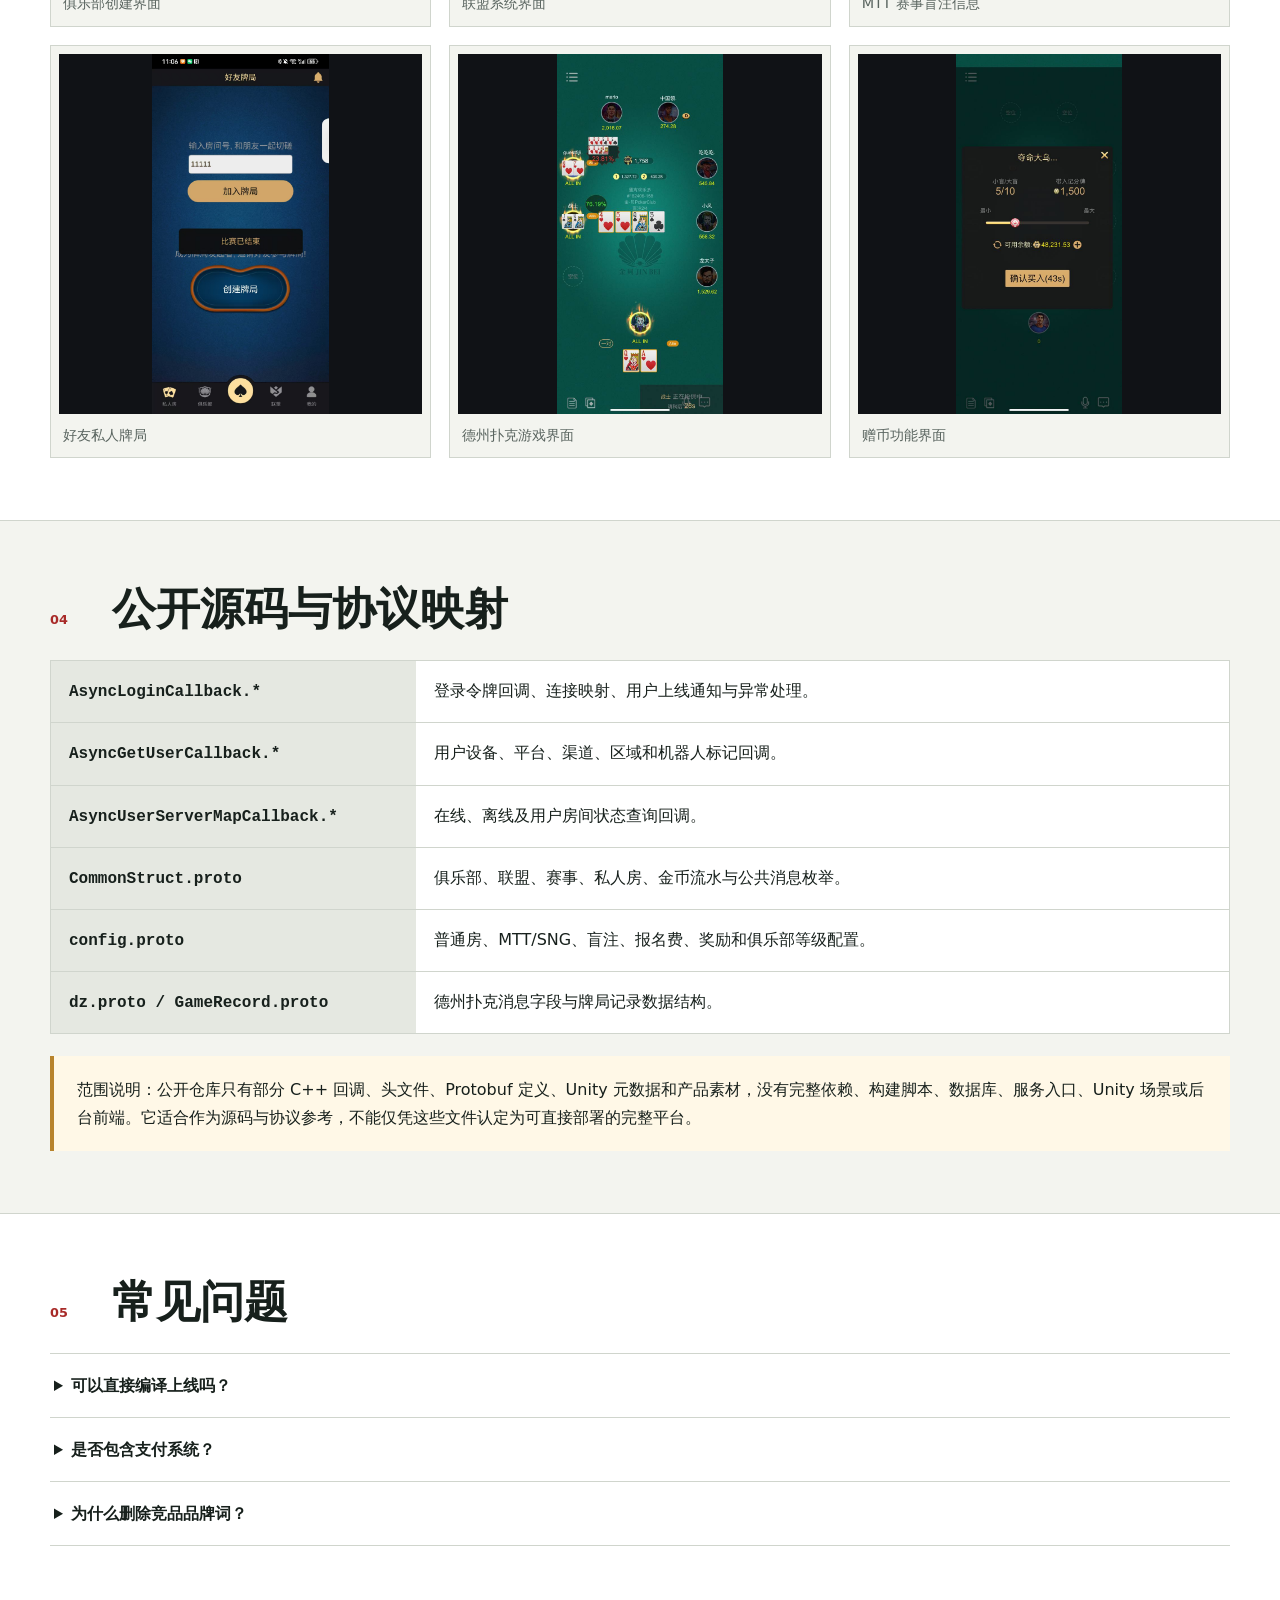
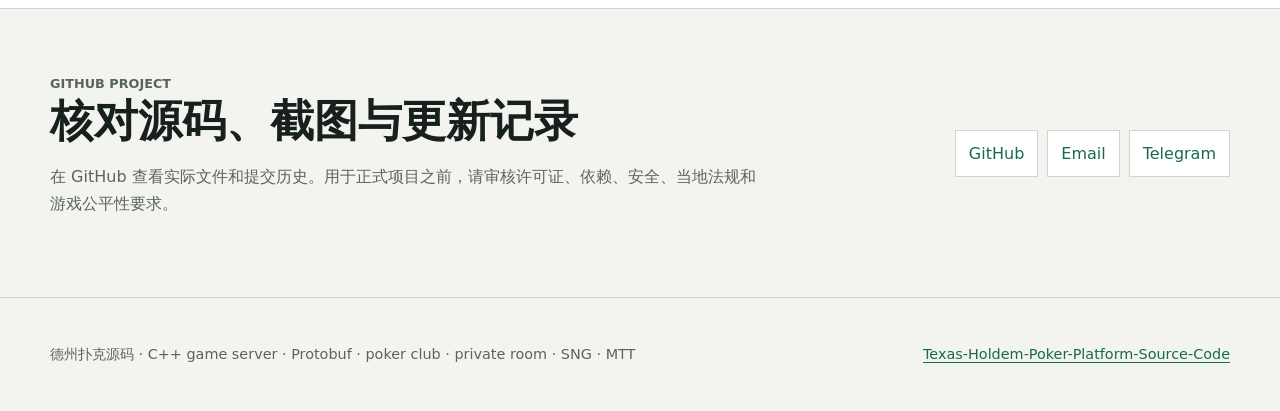
==== commit 0c73798d: "Add files via upload" ====
--- a/docs/index.html
+++ b/docs/index.html
@@ -2,32 +2,33 @@
 <html lang="zh-CN">
 <head>
   <meta charset="utf-8">
-  <meta name="google-site-verification" content="rrp5Uvgzi-1-rMxUBfhV3wjlNrFqzwnqiA4e3qsOLEM">
   <meta name="viewport" content="width=device-width, initial-scale=1">
-  <title>德州扑克平台源码｜德州私人局、俱乐部</title>
-  <meta name="description" content="德州扑克平台源码，系统整理 C++ 登录与用户状态回调、俱乐部联盟及私人房协议、SNG 与 MTT 赛事配置、牌局记录结构和十二张真实产品截图。">
+<meta name="google-site-verification" content="rrp5Uvgzi-1-rMxUBfhV3wjlNrFqzwnqiA4e3qsOLEM">
+  <title>德州俱乐部与私人局源码｜好友局、联盟、Unity、C++</title>
+  <meta name="description" content="德州俱乐部源码和德州私人局平台资料，包含 Unity/C++ 回调、Protobuf 协议、俱乐部、联盟、好友局、私人房、邀请、牌局记录与真实产品截图。">
+<meta name="keywords" content="德州俱乐部源码, 德州私人局源码, 德州好友局, 俱乐部联盟, C++, Protobuf">
   <meta name="robots" content="index,follow,max-image-preview:large,max-snippet:-1,max-video-preview:-1">
   <link rel="canonical" href="https://alibabama401.github.io/Texas-Holdem-Poker-Platform-Source-Code/">
   <link rel="alternate" hreflang="zh-CN" href="https://alibabama401.github.io/Texas-Holdem-Poker-Platform-Source-Code/zh-cn/">
-  <link rel="alternate" hreflang="zh-Hant" href="https://alibabama401.github.io/Texas-Holdem-Poker-Platform-Source-Code/zh-tw/">
+  <link rel="alternate" hreflang="zh-Hant-TW" href="https://alibabama401.github.io/Texas-Holdem-Poker-Platform-Source-Code/zh-tw/"><link rel="alternate" hreflang="zh-Hant-HK" href="https://alibabama401.github.io/Texas-Holdem-Poker-Platform-Source-Code/zh-hk/">
   <link rel="alternate" hreflang="en" href="https://alibabama401.github.io/Texas-Holdem-Poker-Platform-Source-Code/en/">
   <link rel="alternate" hreflang="x-default" href="https://alibabama401.github.io/Texas-Holdem-Poker-Platform-Source-Code/">
   <meta property="og:type" content="article">
   <meta property="og:locale" content="zh_CN">
-  <meta property="og:title" content="德州扑克平台源码｜德州私人局、俱乐部">
-  <meta property="og:description" content="德州扑克平台源码参考页面，系统整理 C++ 登录与用户状态回调、俱乐部联盟及私人房协议、SNG 与 MTT 赛事配置、牌局记录结构和十二张真实产品截图。">
+  <meta property="og:title" content="德州俱乐部与私人局源码｜好友局、联盟、Unity、C++">
+  <meta property="og:description" content="德州俱乐部源码和德州私人局平台资料，包含 Unity/C++ 回调、Protobuf 协议、俱乐部、联盟、好友局、私人房、邀请、牌局记录与真实产品截图。">
   <meta property="og:image" content="https://alibabama401.github.io/Texas-Holdem-Poker-Platform-Source-Code/assets/screenshots/dating_new.JPG">
   <meta property="og:image:alt" content="多玩法大厅与房间列表">
   <meta property="og:url" content="https://alibabama401.github.io/Texas-Holdem-Poker-Platform-Source-Code/">
   <meta name="twitter:card" content="summary_large_image">
   <link rel="stylesheet" href="assets/site.css">
-  <script type="application/ld+json">{"@context":"https://schema.org","@type":"TechArticle","headline":"德州扑克平台源码与德州私人局","description":"德州扑克平台源码参考页面，系统整理 C++ 登录与用户状态回调、俱乐部联盟及私人房协议、SNG 与 MTT 赛事配置、牌局记录结构和十二张真实产品截图。","inLanguage":"zh-CN","url":"https://alibabama401.github.io/Texas-Holdem-Poker-Platform-Source-Code/","image":["https://alibabama401.github.io/Texas-Holdem-Poker-Platform-Source-Code/assets/screenshots/002.jpg","https://alibabama401.github.io/Texas-Holdem-Poker-Platform-Source-Code/assets/screenshots/555.jpg","https://alibabama401.github.io/Texas-Holdem-Poker-Platform-Source-Code/assets/screenshots/dapai.jpg","https://alibabama401.github.io/Texas-Holdem-Poker-Platform-Source-Code/assets/screenshots/dating2.jpg","https://alibabama401.github.io/Texas-Holdem-Poker-Platform-Source-Code/assets/screenshots/dating_new.JPG","https://alibabama401.github.io/Texas-Holdem-Poker-Platform-Source-Code/assets/screenshots/geren.jpg","https://alibabama401.github.io/Texas-Holdem-Poker-Platform-Source-Code/assets/screenshots/julebu.jpg","https://alibabama401.github.io/Texas-Holdem-Poker-Platform-Source-Code/assets/screenshots/lianmeg.jpg","https://alibabama401.github.io/Texas-Holdem-Poker-Platform-Source-Code/assets/screenshots/mtt02.jpg","https://alibabama401.github.io/Texas-Holdem-Poker-Platform-Source-Code/assets/screenshots/sirenju.jpg","https://alibabama401.github.io/Texas-Holdem-Poker-Platform-Source-Code/assets/screenshots/youxi.JPG","https://alibabama401.github.io/Texas-Holdem-Poker-Platform-Source-Code/assets/screenshots/zengbi.JPG"],"codeRepository":"https://github.com/alibabama401/Texas-Holdem-Poker-Platform-Source-Code","author":{"@type":"Organization","name":"alibabama401","url":"https://github.com/alibabama401"},"about":["Texas Holdem source code","C++ game server","Protobuf","poker club","SNG","MTT"]}</script>
+  <script type="application/ld+json">{"@context":"https://schema.org","@type":"TechArticle","headline":"德州俱乐部与私人局源码｜好友局、联盟、Unity、C++","description":"德州俱乐部源码和德州私人局平台资料，包含 Unity/C++ 回调、Protobuf 协议、俱乐部、联盟、好友局、私人房、邀请、牌局记录与真实产品截图。","inLanguage":"zh-CN","url":"https://alibabama401.github.io/Texas-Holdem-Poker-Platform-Source-Code/","image":["https://alibabama401.github.io/Texas-Holdem-Poker-Platform-Source-Code/assets/screenshots/002.jpg","https://alibabama401.github.io/Texas-Holdem-Poker-Platform-Source-Code/assets/screenshots/555.jpg","https://alibabama401.github.io/Texas-Holdem-Poker-Platform-Source-Code/assets/screenshots/dapai.jpg","https://alibabama401.github.io/Texas-Holdem-Poker-Platform-Source-Code/assets/screenshots/dating2.jpg","https://alibabama401.github.io/Texas-Holdem-Poker-Platform-Source-Code/assets/screenshots/dating_new.JPG","https://alibabama401.github.io/Texas-Holdem-Poker-Platform-Source-Code/assets/screenshots/geren.jpg","https://alibabama401.github.io/Texas-Holdem-Poker-Platform-Source-Code/assets/screenshots/julebu.jpg","https://alibabama401.github.io/Texas-Holdem-Poker-Platform-Source-Code/assets/screenshots/lianmeg.jpg","https://alibabama401.github.io/Texas-Holdem-Poker-Platform-Source-Code/assets/screenshots/mtt02.jpg","https://alibabama401.github.io/Texas-Holdem-Poker-Platform-Source-Code/assets/screenshots/sirenju.jpg","https://alibabama401.github.io/Texas-Holdem-Poker-Platform-Source-Code/assets/screenshots/youxi.JPG","https://alibabama401.github.io/Texas-Holdem-Poker-Platform-Source-Code/assets/screenshots/zengbi.JPG"],"codeRepository":"https://github.com/alibabama401/Texas-Holdem-Poker-Platform-Source-Code","author":{"@type":"Organization","name":"alibabama401","url":"https://github.com/alibabama401"},"about":["Texas Holdem source code","C++ game server","Protobuf","poker club","SNG","MTT"]}</script>
 </head>
 <body>
   <div class="topline"></div>
-  <header class="site-header"><div class="wrap nav"><a class="brand" href="./">德州扑克平台源码与德州私人局</a><nav class="navlinks" aria-label="Primary"><a href="#features">内容</a><a href="#gameplay">玩法</a><a href="#screenshots">截图</a><a href="#technology">技术</a><a href="#faq">问答</a></nav><div class="languages" aria-label="Languages"><a href="zh-cn/">简体</a><a href="zh-tw/">繁體</a><a href="en/">English</a></div></div></header>
+  <header class="site-header"><div class="wrap nav"><a class="brand" href="./">德州扑克平台源码资料</a><nav class="navlinks" aria-label="Primary"><a href="#features">内容</a><a href="#gameplay">玩法</a><a href="#screenshots">截图</a><a href="#technology">技术</a><a href="#faq">问答</a></nav><div class="languages" aria-label="Languages"><a href="zh-cn/">简体</a><a href="zh-tw/">台灣繁體</a><a href="zh-hk/" hreflang="zh-Hant-HK">香港繁體</a><a href="en/">English</a></div></div></header>
   <main>
-    <section class="hero wrap"><div><p class="eyebrow">TEXAS HOLD’EM · C++ · PROTOBUF</p><h1>德州扑克平台源码与德州私人局</h1><p class="intro">一个面向多人扑克产品评估和服务端协议研究的公开资料库。仓库提供登录、用户状态和服务映射等 C++ 回调，以及俱乐部、联盟、私人房、SNG、MTT 与牌局记录相关 Protobuf 定义。</p><p class="keywords">德州扑克源码 · Texas Holdem source code · poker server · poker club · SNG · MTT</p><div class="actions"><a class="button" href="https://github.com/alibabama401/Texas-Holdem-Poker-Platform-Source-Code">查看 GitHub 仓库</a><a class="button secondary" href="#screenshots">浏览产品截图</a></div></div><figure class="hero-media"><img src="assets/screenshots/dating_new.JPG" alt="多玩法大厅与房间列表" fetchpriority="high"><figcaption>多玩法大厅与房间列表</figcaption></figure></section>
+    <section class="hero wrap"><div><p class="eyebrow">TEXAS HOLD’EM · C++ · PROTOBUF</p><h1>德州俱乐部源码与德州私人局平台｜好友局、联盟与实时协议</h1><p class="intro">面向德州俱乐部和私人局产品研究的公开资料库，重点展示俱乐部、联盟、好友局、私人房、邀请和牌局记录相关的 C++ 回调、Protobuf 协议与真实界面。</p><p class="keywords">德州俱乐部源码 · 德州私人局源码 · 德州好友局 · 俱乐部联盟 · C++ · Protobuf</p><div class="actions"><a class="button" href="https://github.com/alibabama401/Texas-Holdem-Poker-Platform-Source-Code">查看 GitHub 仓库</a><a class="button secondary" href="#screenshots">浏览产品截图</a></div></div><figure class="hero-media"><img src="assets/screenshots/dating_new.JPG" alt="多玩法大厅与房间列表" fetchpriority="high"><figcaption>多玩法大厅与房间列表</figcaption></figure></section>
     <section class="band" id="features"><div class="wrap section"><div class="section-head"><p>01</p><h2>可从仓库核验的内容</h2></div><div class="feature-grid"><article class="feature"><h3>登录与连接回调</h3><p><code>AsyncLoginCallback</code> 处理令牌结果、连接映射、上线通知和异常断开。</p></article><article class="feature"><h3>用户与在线状态</h3><p>C++ 回调覆盖用户资料、在线/离线状态和用户所在房间查询。</p></article><article class="feature"><h3>俱乐部与联盟协议</h3><p><code>CommonStruct.proto</code> 定义创建、加入、审核、成员、账单与联盟管理消息。</p></article><article class="feature"><h3>私人房与牌桌</h3><p>截图和协议枚举覆盖创建房间、加入牌局、买入、结算与离桌场景。</p></article><article class="feature"><h3>SNG 与 MTT 赛事</h3><p><code>config.proto</code> 与公共消息定义赛事房间、盲注、报名费、奖励、排名和重购。</p></article><article class="feature"><h3>牌局与社交资源</h3><p><code>dz.proto</code>、<code>GameRecord.proto</code> 和 <code>Friends.proto</code> 提供德州消息、记录与好友结构。</p></article></div></div></section>
     <section class="wrap section" id="gameplay"><div class="section-head"><p>02</p><h2>Texas Hold’em 基本玩法</h2></div><ol class="workflow"><li><span>01</span><div><h3>两张底牌</h3><p>每位玩家获得两张私有牌。</p></div></li><li><span>02</span><div><h3>公共牌阶段</h3><p>翻牌、转牌和河牌依次公开五张公共牌。</p></div></li><li><span>03</span><div><h3>玩家行动</h3><p>各轮可根据规则过牌、跟注、加注或弃牌。</p></div></li><li><span>04</span><div><h3>最佳五张牌</h3><p>从七张可用牌中组成最强五张牌决定结果。</p></div></li></ol></section>
     <section class="band" id="screenshots"><div class="wrap section"><div class="section-head"><p>03</p><h2>真实产品截图</h2></div><p class="lede">以下 12 张图片来自仓库现有资源，展示大厅、牌桌、个人中心、俱乐部、联盟、MTT、私人局和赠币界面。截图证明界面形态，具体实现仍以公开源码为准。</p><div class="gallery"><figure><a href="assets/screenshots/002.jpg"><img src="assets/screenshots/002.jpg" alt="德州扑克平台入口界面" loading="lazy" decoding="async"></a><figcaption>德州扑克平台入口界面</figcaption></figure><figure><a href="assets/screenshots/555.jpg"><img src="assets/screenshots/555.jpg" alt="德州扑克产品界面" loading="lazy" decoding="async"></a><figcaption>德州扑克产品界面</figcaption></figure><figure><a href="assets/screenshots/dapai.jpg"><img src="assets/screenshots/dapai.jpg" alt="大牌玩法入口" loading="lazy" decoding="async"></a><figcaption>大牌玩法入口</figcaption></figure><figure><a href="assets/screenshots/dating2.jpg"><img src="assets/screenshots/dating2.jpg" alt="德州扑克大厅" loading="lazy" decoding="async"></a><figcaption>德州扑克大厅</figcaption></figure><figure><a href="assets/screenshots/dating_new.JPG"><img src="assets/screenshots/dating_new.JPG" alt="多玩法大厅与房间列表" loading="lazy" decoding="async"></a><figcaption>多玩法大厅与房间列表</figcaption></figure><figure><a href="assets/screenshots/geren.jpg"><img src="assets/screenshots/geren.jpg" alt="玩家个人中心" loading="lazy" decoding="async"></a><figcaption>玩家个人中心</figcaption></figure><figure><a href="assets/screenshots/julebu.jpg"><img src="assets/screenshots/julebu.jpg" alt="俱乐部创建界面" loading="lazy" decoding="async"></a><figcaption>俱乐部创建界面</figcaption></figure><figure><a href="assets/screenshots/lianmeg.jpg"><img src="assets/screenshots/lianmeg.jpg" alt="联盟系统界面" loading="lazy" decoding="async"></a><figcaption>联盟系统界面</figcaption></figure><figure><a href="assets/screenshots/mtt02.jpg"><img src="assets/screenshots/mtt02.jpg" alt="MTT 赛事盲注信息" loading="lazy" decoding="async"></a><figcaption>MTT 赛事盲注信息</figcaption></figure><figure><a href="assets/screenshots/sirenju.jpg"><img src="assets/screenshots/sirenju.jpg" alt="好友私人牌局" loading="lazy" decoding="async"></a><figcaption>好友私人牌局</figcaption></figure><figure><a href="assets/screenshots/youxi.JPG"><img src="assets/screenshots/youxi.JPG" alt="德州扑克游戏界面" loading="lazy" decoding="async"></a><figcaption>德州扑克游戏界面</figcaption></figure><figure><a href="assets/screenshots/zengbi.JPG"><img src="assets/screenshots/zengbi.JPG" alt="赠币功能界面" loading="lazy" decoding="async"></a><figcaption>赠币功能界面</figcaption></figure></div></div></section>
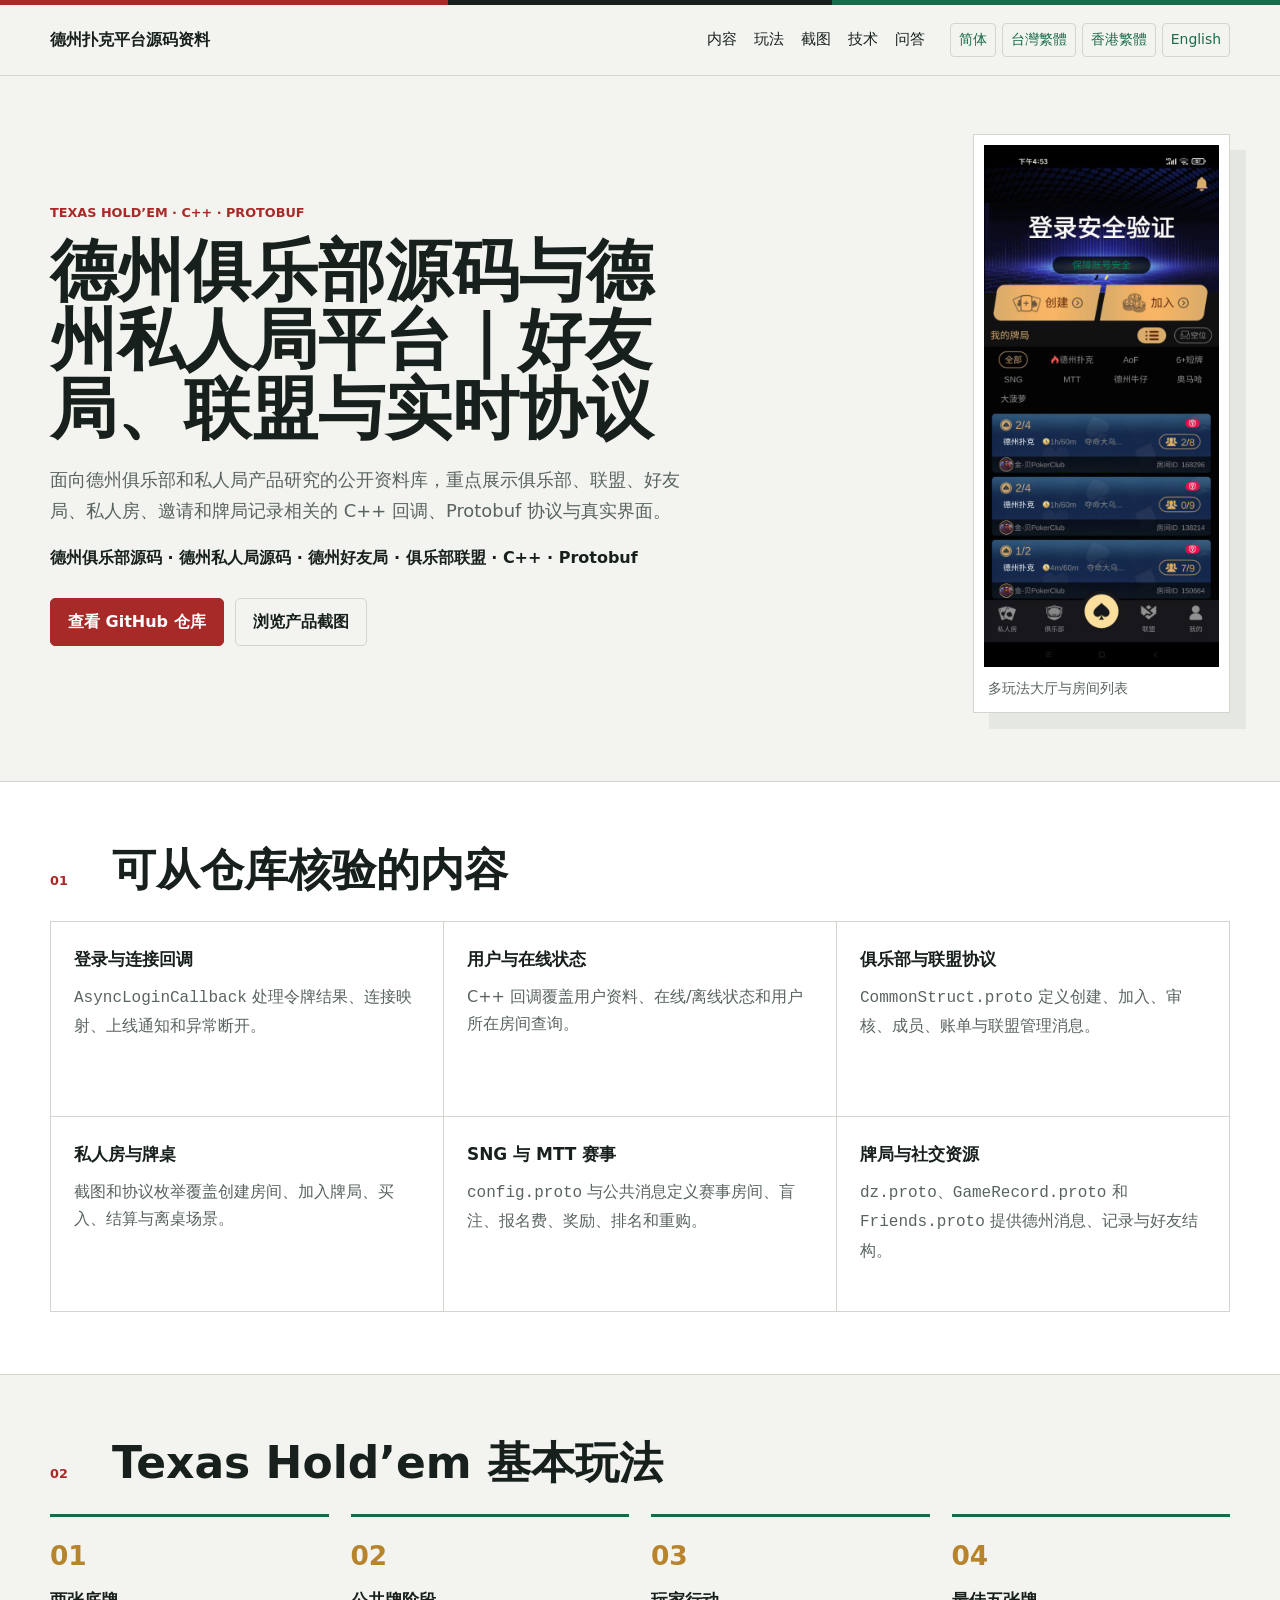
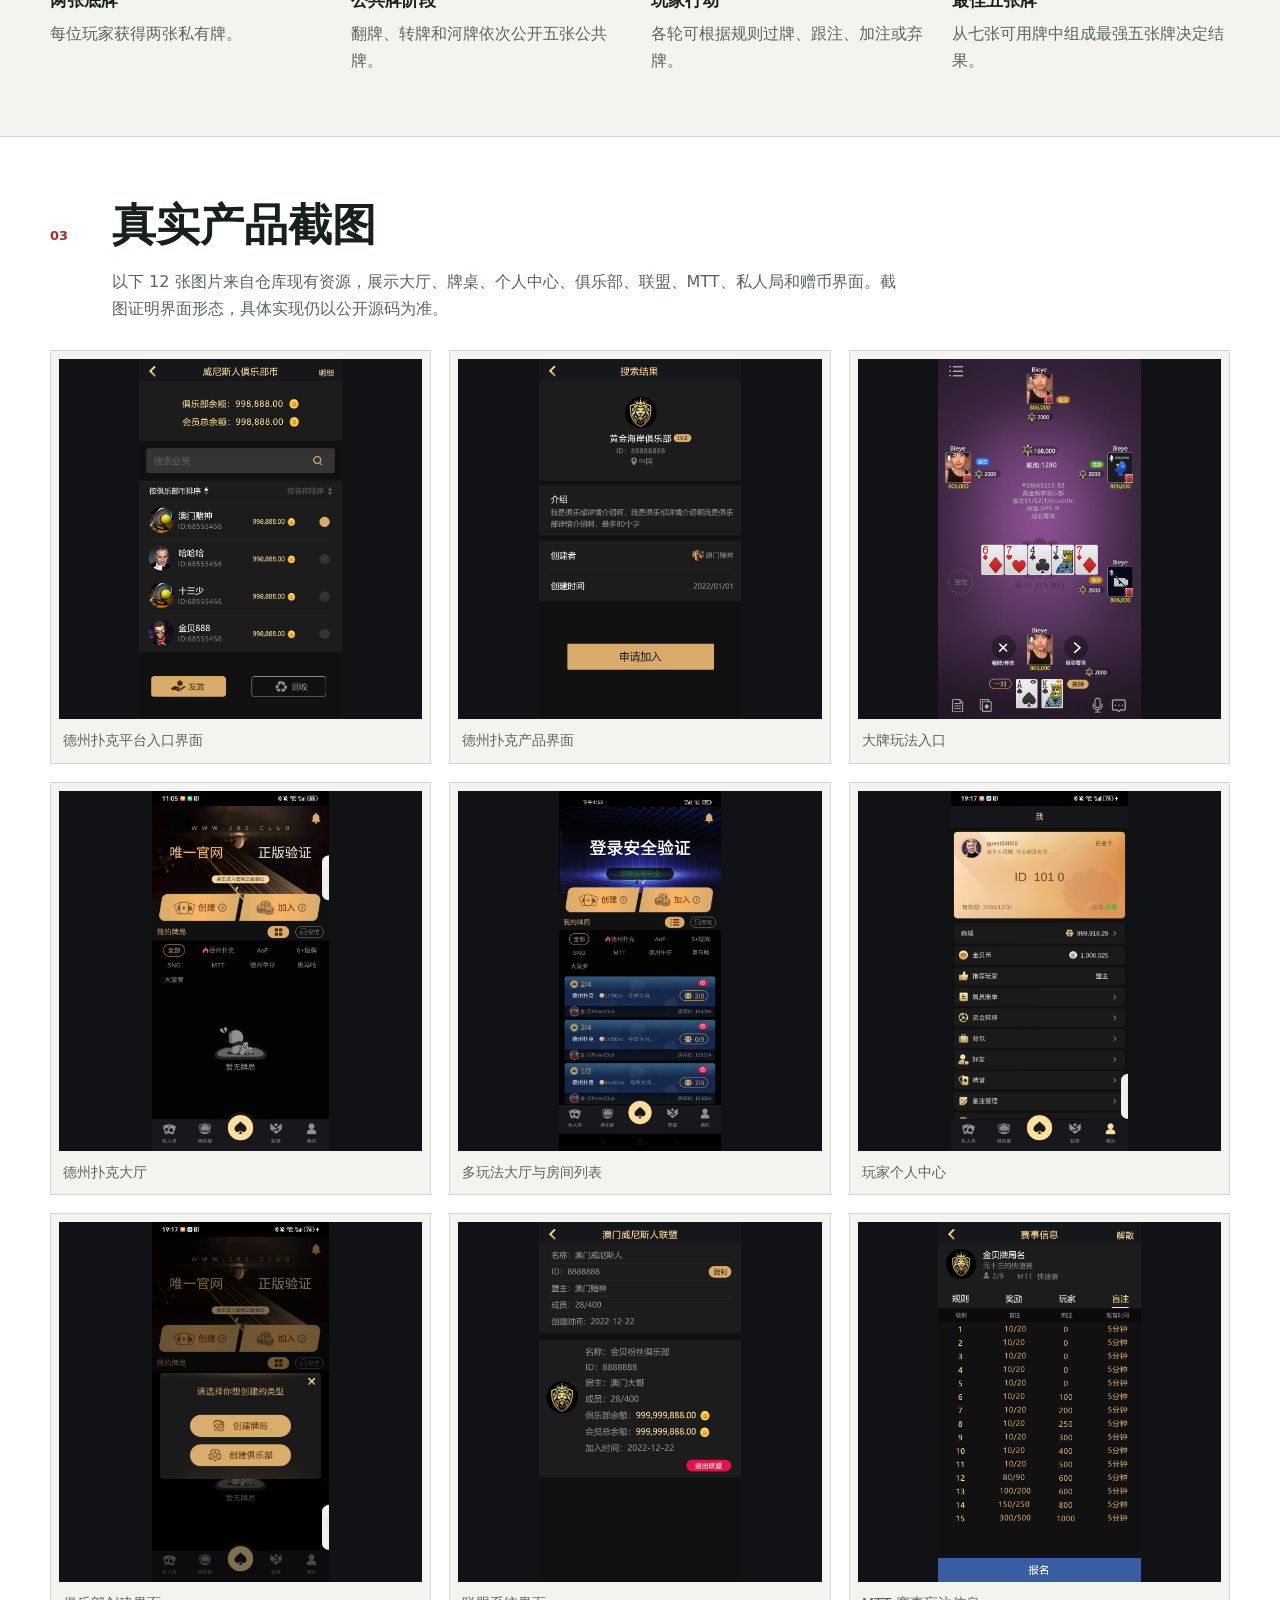
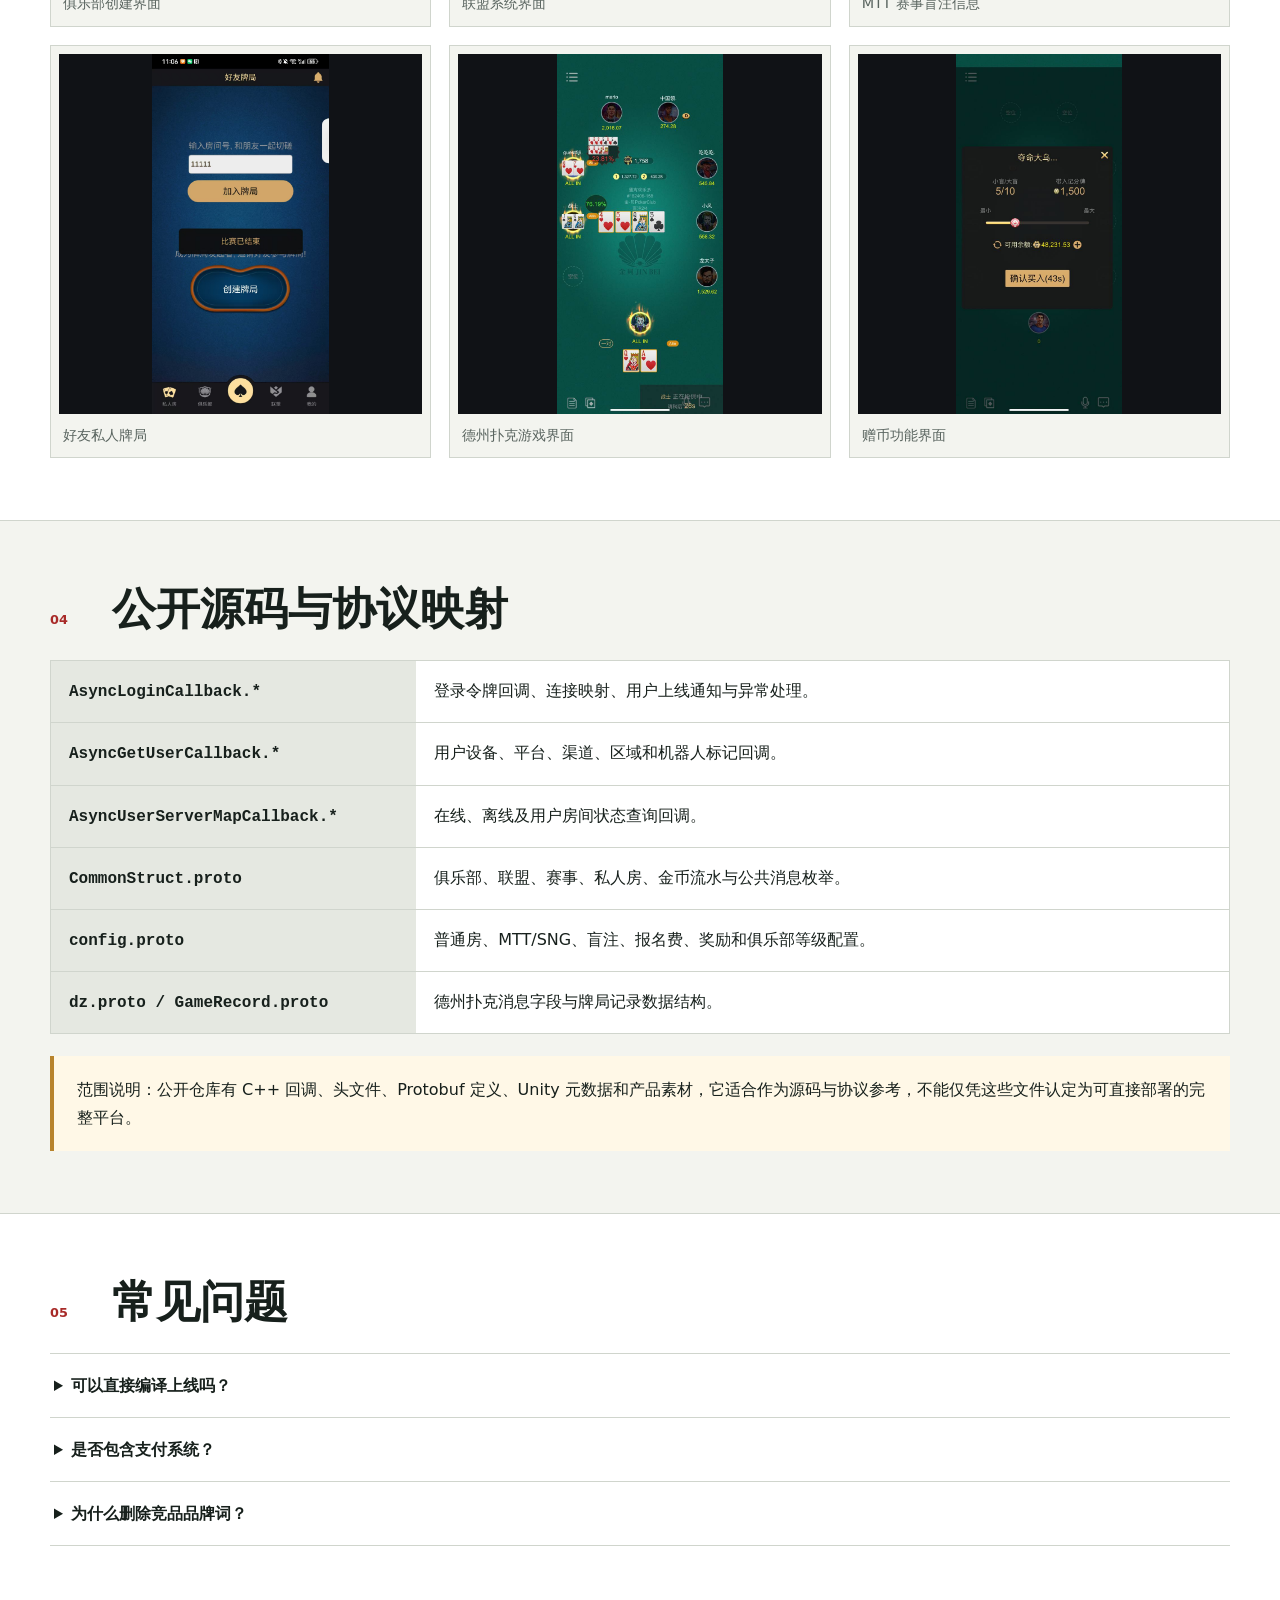
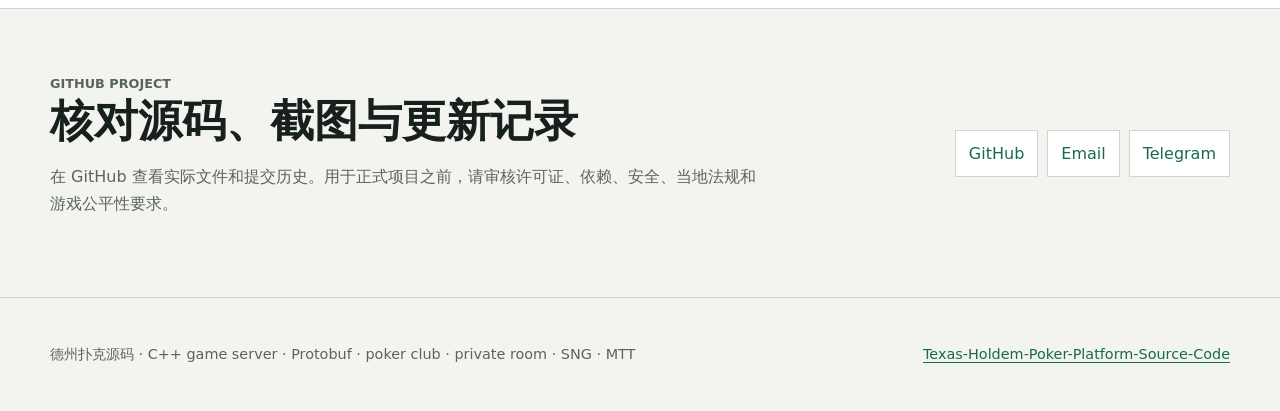
==== commit 51cbce07: "Update index.html" ====
--- a/docs/index.html
+++ b/docs/index.html
@@ -32,10 +32,10 @@
     <section class="band" id="features"><div class="wrap section"><div class="section-head"><p>01</p><h2>可从仓库核验的内容</h2></div><div class="feature-grid"><article class="feature"><h3>登录与连接回调</h3><p><code>AsyncLoginCallback</code> 处理令牌结果、连接映射、上线通知和异常断开。</p></article><article class="feature"><h3>用户与在线状态</h3><p>C++ 回调覆盖用户资料、在线/离线状态和用户所在房间查询。</p></article><article class="feature"><h3>俱乐部与联盟协议</h3><p><code>CommonStruct.proto</code> 定义创建、加入、审核、成员、账单与联盟管理消息。</p></article><article class="feature"><h3>私人房与牌桌</h3><p>截图和协议枚举覆盖创建房间、加入牌局、买入、结算与离桌场景。</p></article><article class="feature"><h3>SNG 与 MTT 赛事</h3><p><code>config.proto</code> 与公共消息定义赛事房间、盲注、报名费、奖励、排名和重购。</p></article><article class="feature"><h3>牌局与社交资源</h3><p><code>dz.proto</code>、<code>GameRecord.proto</code> 和 <code>Friends.proto</code> 提供德州消息、记录与好友结构。</p></article></div></div></section>
     <section class="wrap section" id="gameplay"><div class="section-head"><p>02</p><h2>Texas Hold’em 基本玩法</h2></div><ol class="workflow"><li><span>01</span><div><h3>两张底牌</h3><p>每位玩家获得两张私有牌。</p></div></li><li><span>02</span><div><h3>公共牌阶段</h3><p>翻牌、转牌和河牌依次公开五张公共牌。</p></div></li><li><span>03</span><div><h3>玩家行动</h3><p>各轮可根据规则过牌、跟注、加注或弃牌。</p></div></li><li><span>04</span><div><h3>最佳五张牌</h3><p>从七张可用牌中组成最强五张牌决定结果。</p></div></li></ol></section>
     <section class="band" id="screenshots"><div class="wrap section"><div class="section-head"><p>03</p><h2>真实产品截图</h2></div><p class="lede">以下 12 张图片来自仓库现有资源，展示大厅、牌桌、个人中心、俱乐部、联盟、MTT、私人局和赠币界面。截图证明界面形态，具体实现仍以公开源码为准。</p><div class="gallery"><figure><a href="assets/screenshots/002.jpg"><img src="assets/screenshots/002.jpg" alt="德州扑克平台入口界面" loading="lazy" decoding="async"></a><figcaption>德州扑克平台入口界面</figcaption></figure><figure><a href="assets/screenshots/555.jpg"><img src="assets/screenshots/555.jpg" alt="德州扑克产品界面" loading="lazy" decoding="async"></a><figcaption>德州扑克产品界面</figcaption></figure><figure><a href="assets/screenshots/dapai.jpg"><img src="assets/screenshots/dapai.jpg" alt="大牌玩法入口" loading="lazy" decoding="async"></a><figcaption>大牌玩法入口</figcaption></figure><figure><a href="assets/screenshots/dating2.jpg"><img src="assets/screenshots/dating2.jpg" alt="德州扑克大厅" loading="lazy" decoding="async"></a><figcaption>德州扑克大厅</figcaption></figure><figure><a href="assets/screenshots/dating_new.JPG"><img src="assets/screenshots/dating_new.JPG" alt="多玩法大厅与房间列表" loading="lazy" decoding="async"></a><figcaption>多玩法大厅与房间列表</figcaption></figure><figure><a href="assets/screenshots/geren.jpg"><img src="assets/screenshots/geren.jpg" alt="玩家个人中心" loading="lazy" decoding="async"></a><figcaption>玩家个人中心</figcaption></figure><figure><a href="assets/screenshots/julebu.jpg"><img src="assets/screenshots/julebu.jpg" alt="俱乐部创建界面" loading="lazy" decoding="async"></a><figcaption>俱乐部创建界面</figcaption></figure><figure><a href="assets/screenshots/lianmeg.jpg"><img src="assets/screenshots/lianmeg.jpg" alt="联盟系统界面" loading="lazy" decoding="async"></a><figcaption>联盟系统界面</figcaption></figure><figure><a href="assets/screenshots/mtt02.jpg"><img src="assets/screenshots/mtt02.jpg" alt="MTT 赛事盲注信息" loading="lazy" decoding="async"></a><figcaption>MTT 赛事盲注信息</figcaption></figure><figure><a href="assets/screenshots/sirenju.jpg"><img src="assets/screenshots/sirenju.jpg" alt="好友私人牌局" loading="lazy" decoding="async"></a><figcaption>好友私人牌局</figcaption></figure><figure><a href="assets/screenshots/youxi.JPG"><img src="assets/screenshots/youxi.JPG" alt="德州扑克游戏界面" loading="lazy" decoding="async"></a><figcaption>德州扑克游戏界面</figcaption></figure><figure><a href="assets/screenshots/zengbi.JPG"><img src="assets/screenshots/zengbi.JPG" alt="赠币功能界面" loading="lazy" decoding="async"></a><figcaption>赠币功能界面</figcaption></figure></div></div></section>
-    <section class="wrap section" id="technology"><div class="section-head"><p>04</p><h2>公开源码与协议映射</h2></div><div class="table-wrap"><table><tbody><tr><th scope="row"><code>AsyncLoginCallback.*</code></th><td>登录令牌回调、连接映射、用户上线通知与异常处理。</td></tr><tr><th scope="row"><code>AsyncGetUserCallback.*</code></th><td>用户设备、平台、渠道、区域和机器人标记回调。</td></tr><tr><th scope="row"><code>AsyncUserServerMapCallback.*</code></th><td>在线、离线及用户房间状态查询回调。</td></tr><tr><th scope="row"><code>CommonStruct.proto</code></th><td>俱乐部、联盟、赛事、私人房、金币流水与公共消息枚举。</td></tr><tr><th scope="row"><code>config.proto</code></th><td>普通房、MTT/SNG、盲注、报名费、奖励和俱乐部等级配置。</td></tr><tr><th scope="row"><code>dz.proto / GameRecord.proto</code></th><td>德州扑克消息字段与牌局记录数据结构。</td></tr></tbody></table></div><p class="scope">范围说明：公开仓库只有部分 C++ 回调、头文件、Protobuf 定义、Unity 元数据和产品素材，没有完整依赖、构建脚本、数据库、服务入口、Unity 场景或后台前端。它适合作为源码与协议参考，不能仅凭这些文件认定为可直接部署的完整平台。</p></section>
+    <section class="wrap section" id="technology"><div class="section-head"><p>04</p><h2>公开源码与协议映射</h2></div><div class="table-wrap"><table><tbody><tr><th scope="row"><code>AsyncLoginCallback.*</code></th><td>登录令牌回调、连接映射、用户上线通知与异常处理。</td></tr><tr><th scope="row"><code>AsyncGetUserCallback.*</code></th><td>用户设备、平台、渠道、区域和机器人标记回调。</td></tr><tr><th scope="row"><code>AsyncUserServerMapCallback.*</code></th><td>在线、离线及用户房间状态查询回调。</td></tr><tr><th scope="row"><code>CommonStruct.proto</code></th><td>俱乐部、联盟、赛事、私人房、金币流水与公共消息枚举。</td></tr><tr><th scope="row"><code>config.proto</code></th><td>普通房、MTT/SNG、盲注、报名费、奖励和俱乐部等级配置。</td></tr><tr><th scope="row"><code>dz.proto / GameRecord.proto</code></th><td>德州扑克消息字段与牌局记录数据结构。</td></tr></tbody></table></div><p class="scope">范围说明：公开仓库有 C++ 回调、头文件、Protobuf 定义、Unity 元数据和产品素材，它适合作为源码与协议参考，不能仅凭这些文件认定为可直接部署的完整平台。</p></section>
     <section class="band" id="faq"><div class="wrap section"><div class="section-head"><p>05</p><h2>常见问题</h2></div><div class="faq"><details><summary>可以直接编译上线吗？</summary><p>不能。当前文件缺少完整工程、依赖、数据库、配置和客户端场景。</p></details><details><summary>是否包含支付系统？</summary><p>协议中有金币与报名费字段，但没有可核验的支付渠道集成，因此不使用 payment-system 作为 Topic。</p></details><details><summary>为什么删除竞品品牌词？</summary><p>其他扑克品牌不是本仓库名称，品牌词会削弱主题准确性并增加误导风险。</p></details></div></div></section>
     <section class="wrap contact"><div><p class="eyebrow">GITHUB PROJECT</p><h2>核对源码、截图与更新记录</h2><p>在 GitHub 查看实际文件和提交历史。用于正式项目之前，请审核许可证、依赖、安全、当地法规和游戏公平性要求。</p></div><div class="contact-links"><a href="https://github.com/alibabama401/Texas-Holdem-Poker-Platform-Source-Code">GitHub</a><a href="mailto:ttpoker40@gmail.com">Email</a><a href="https://t.me/alibabama401">Telegram</a></div></section>
   </main>
   <footer><div class="wrap"><p>德州扑克源码 · C++ game server · Protobuf · poker club · private room · SNG · MTT</p><p><a href="https://github.com/alibabama401/Texas-Holdem-Poker-Platform-Source-Code">Texas-Holdem-Poker-Platform-Source-Code</a></p></div></footer>
 </body>
-</html>+</html>
